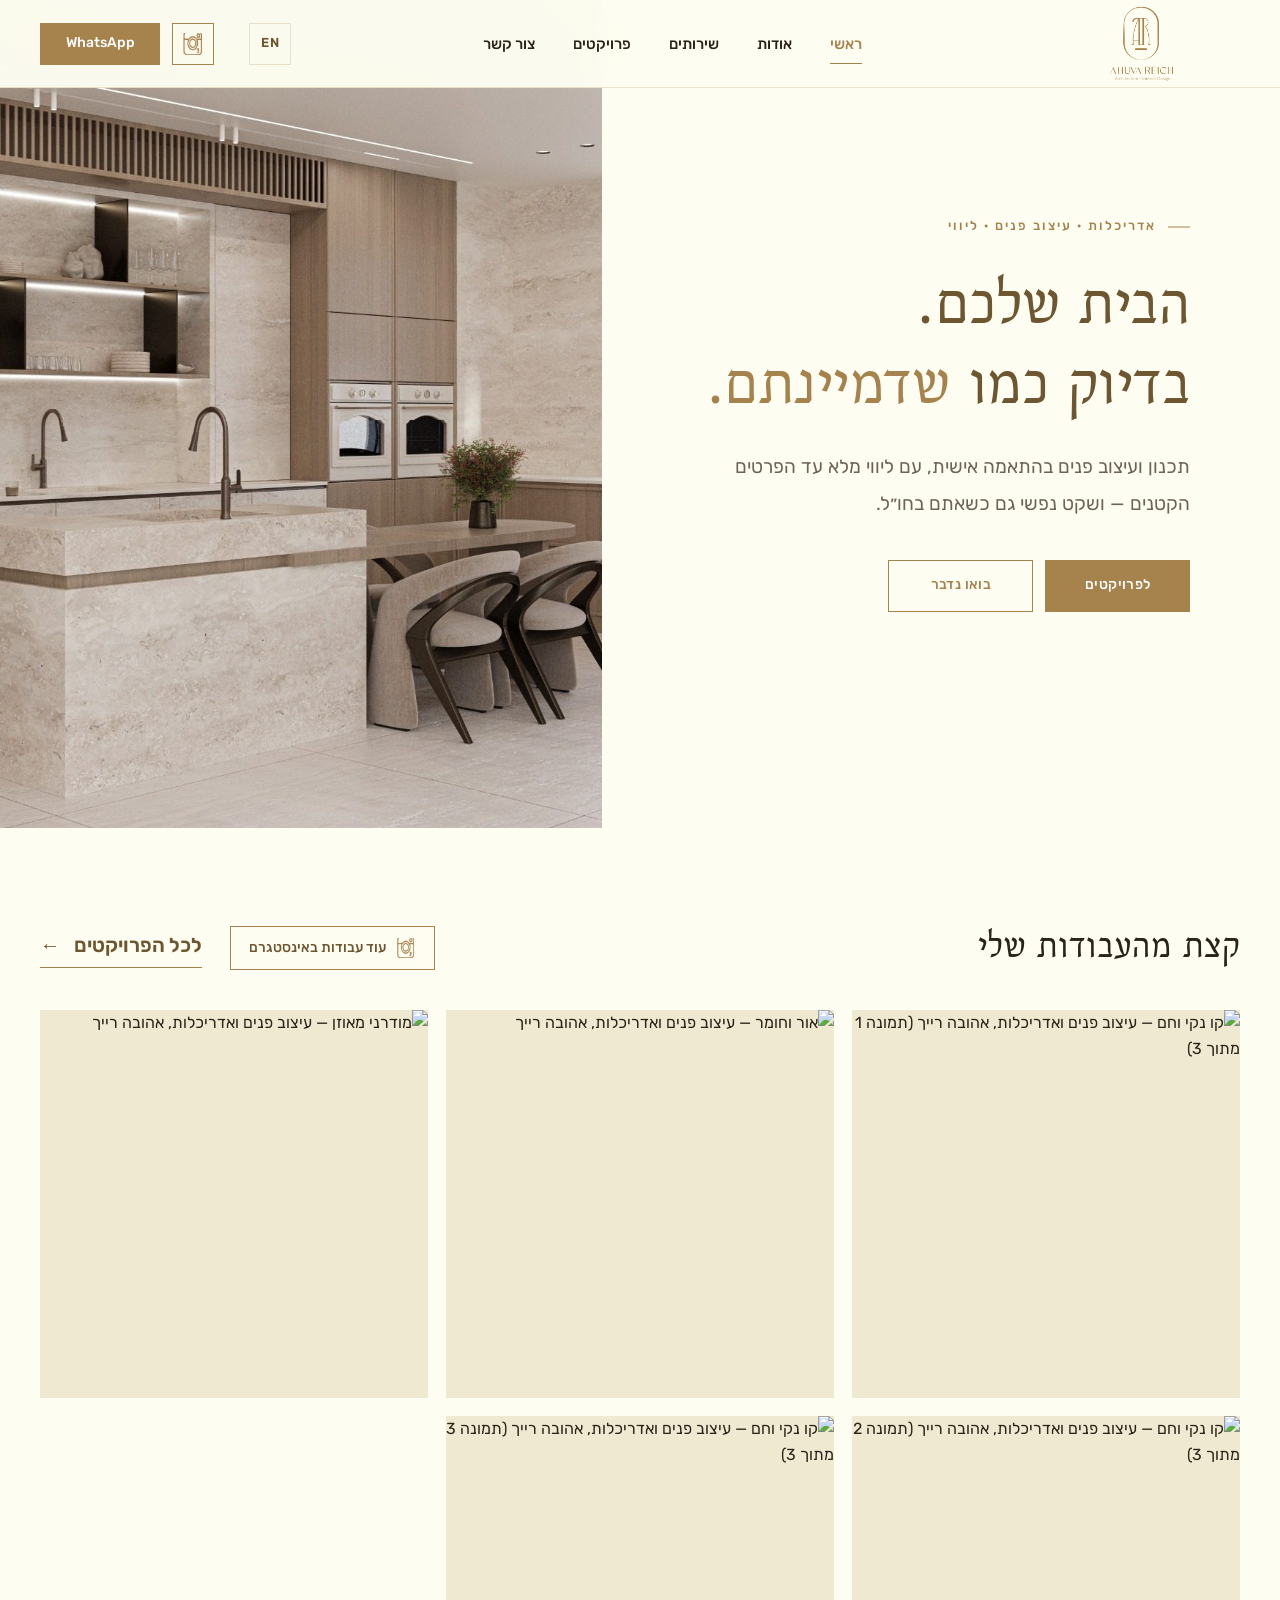
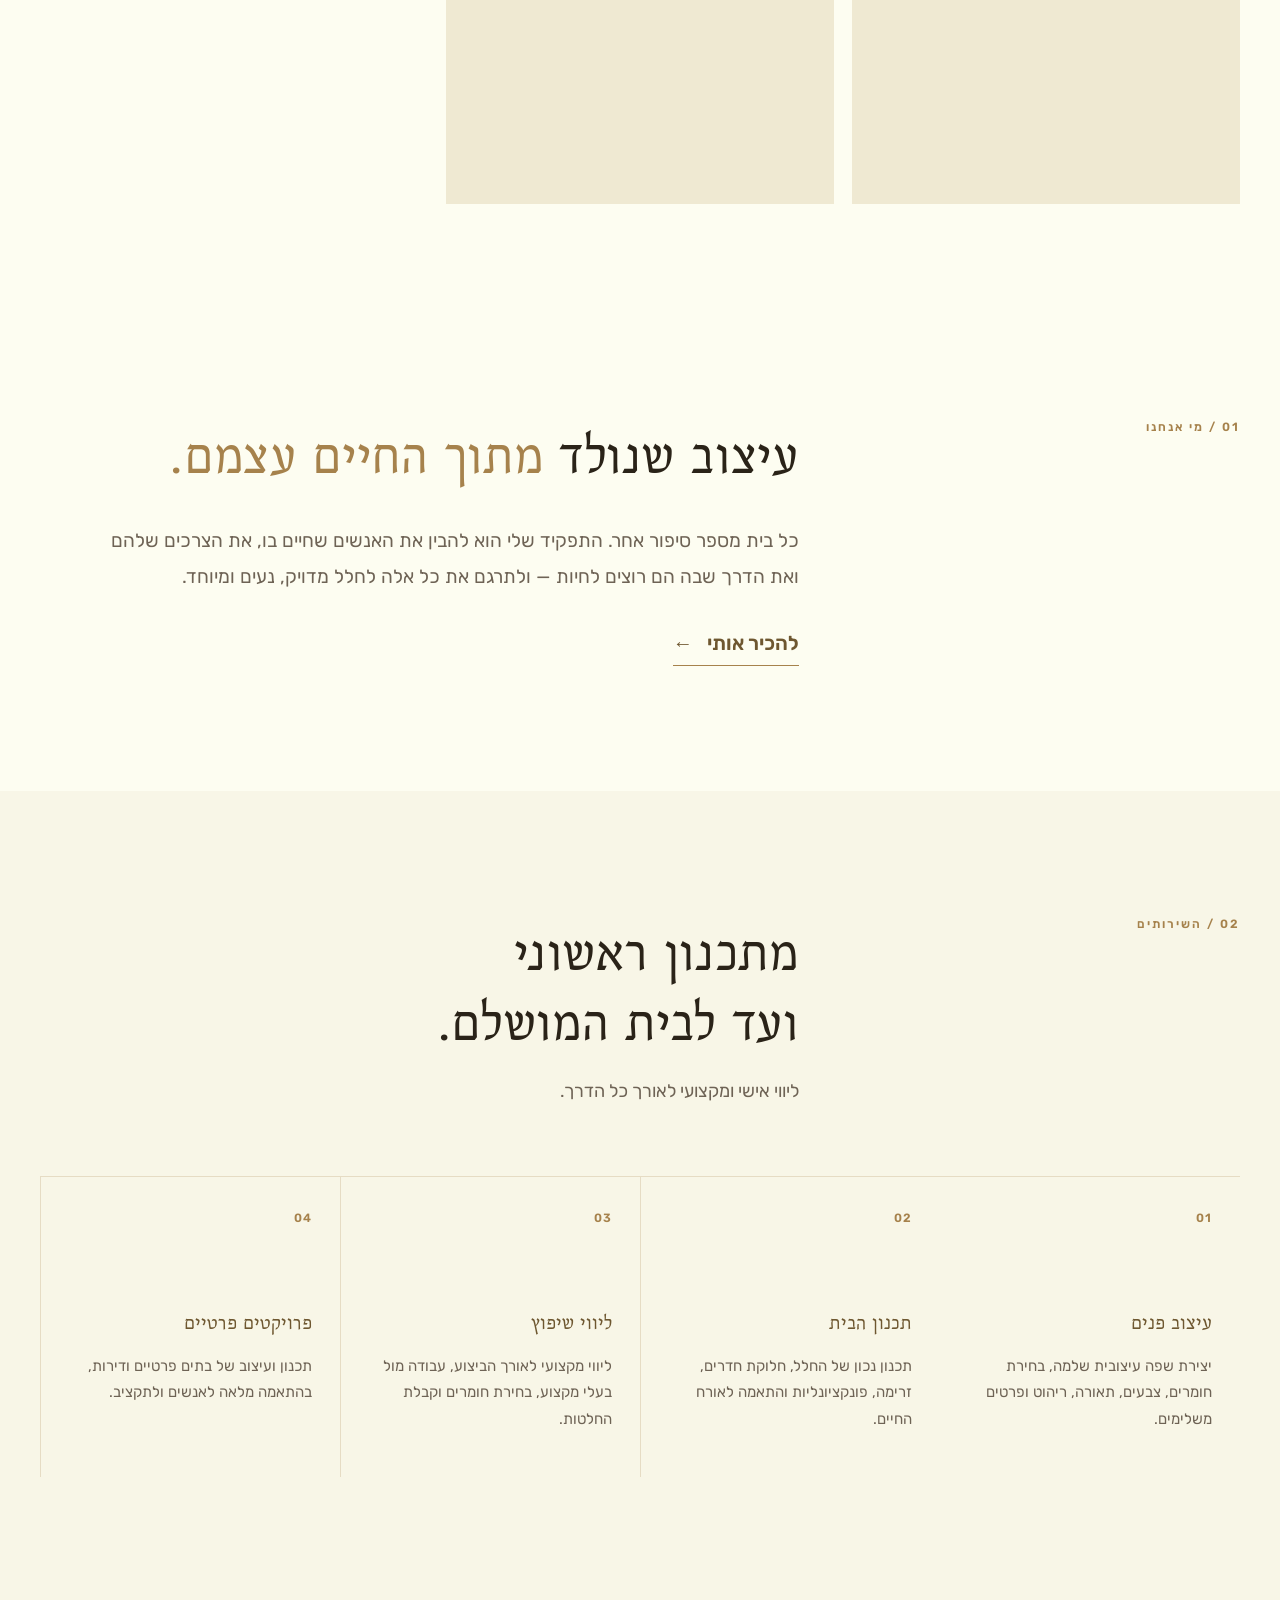
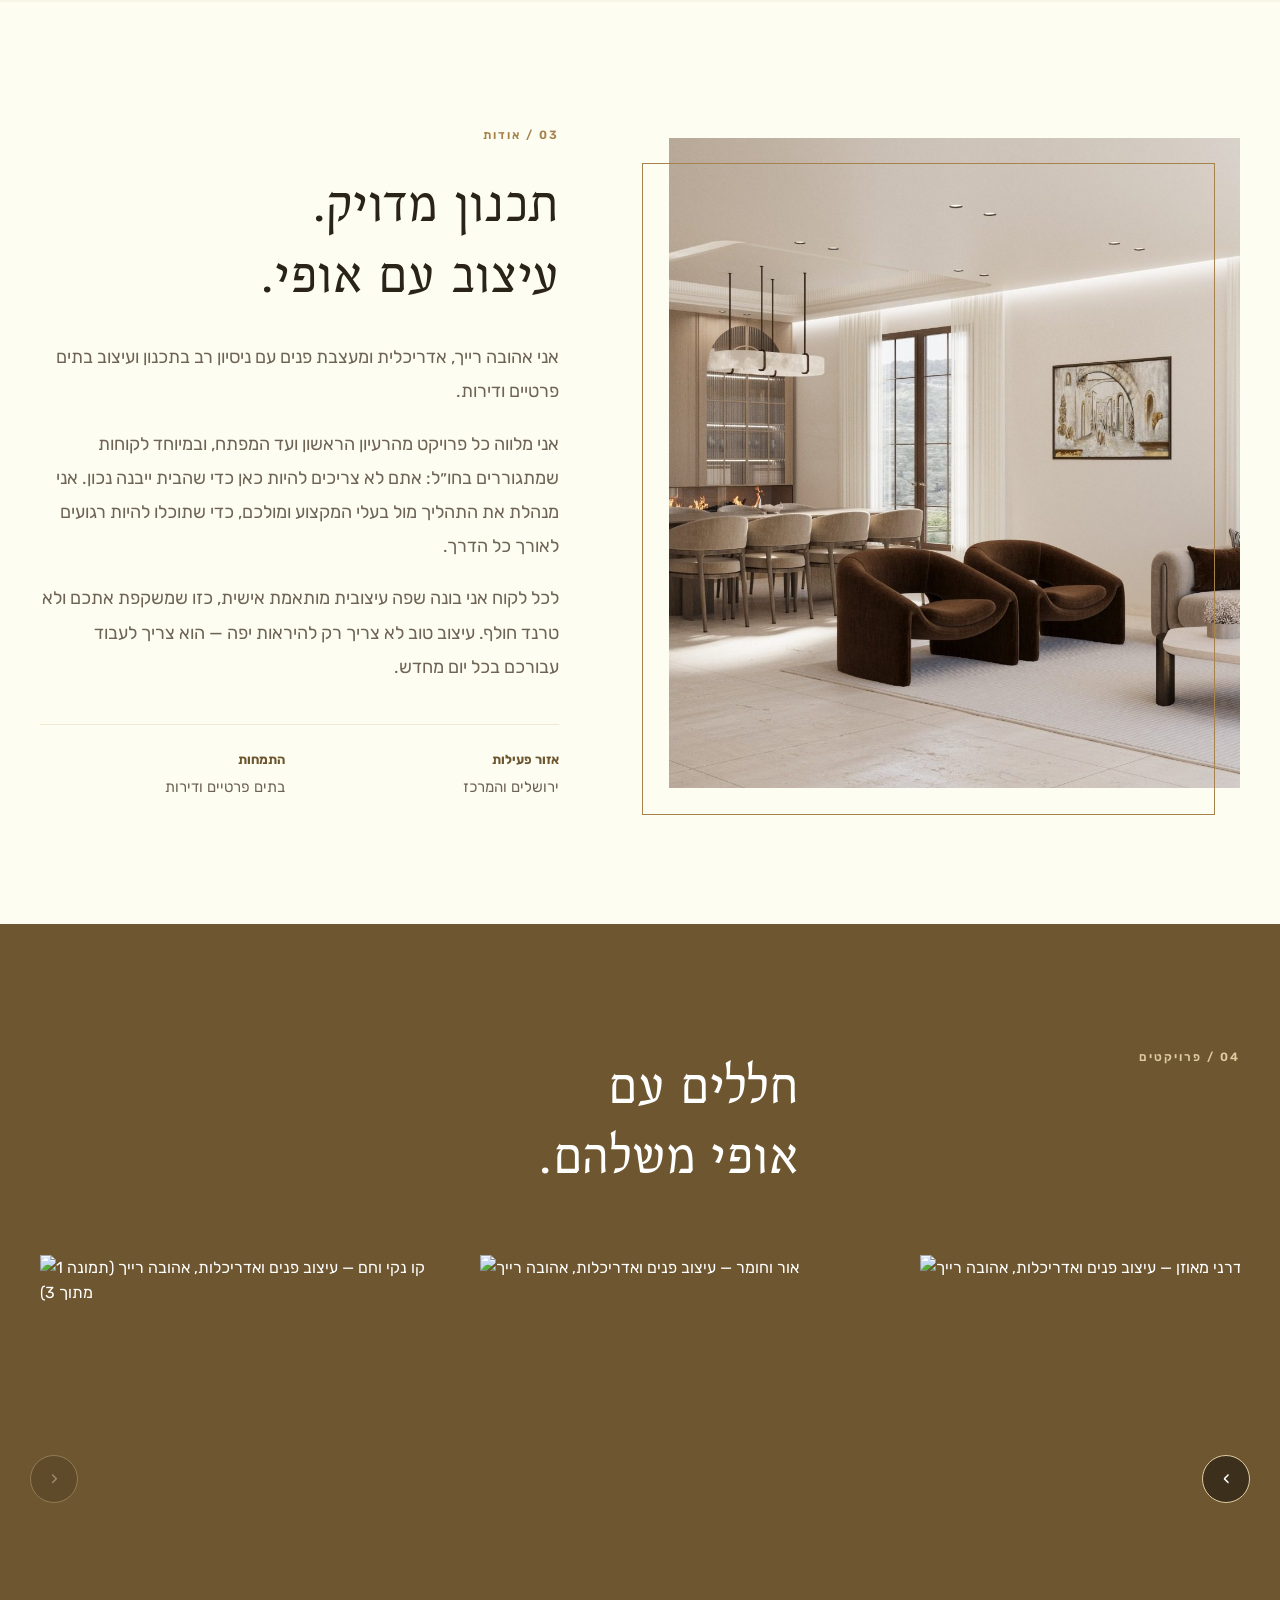
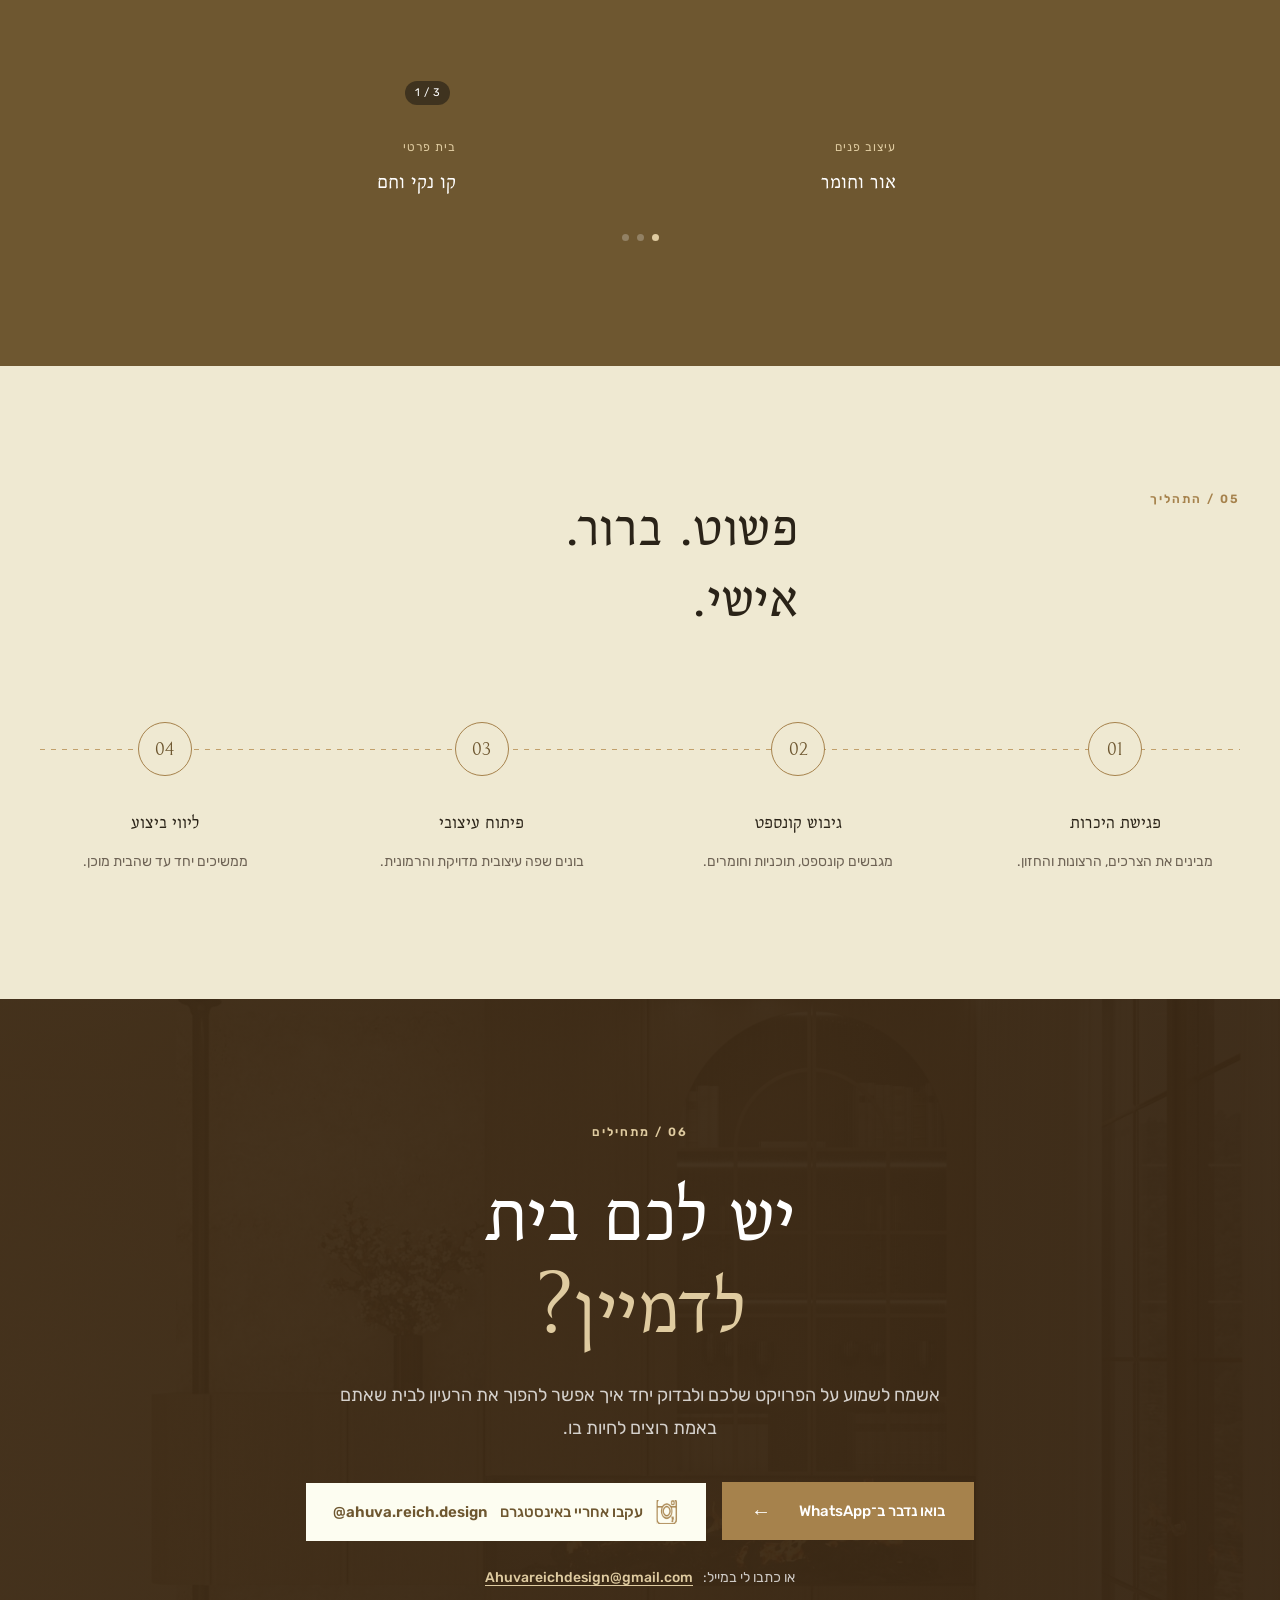
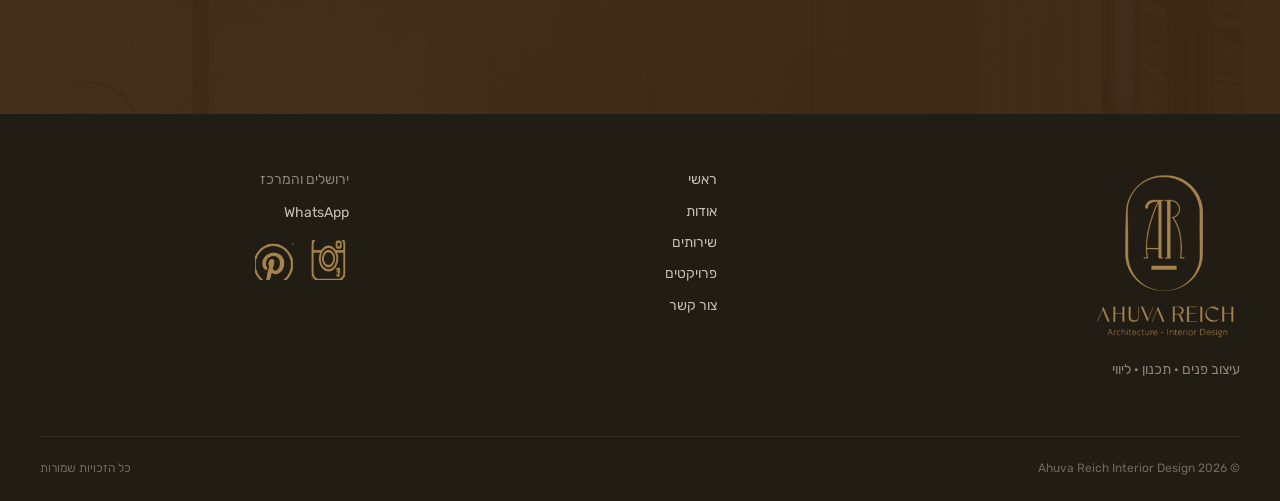
==== index.html @ 0a6dca0a "Meta description matches new business wording (אדריכלות ועיצוב פנים) The page title was updated to "" ====
<!DOCTYPE html>
<html lang="he" dir="rtl" id="html-root">

<head>
    <meta charset="UTF-8">

    <meta
        name="viewport"
        content="width=device-width, initial-scale=1, viewport-fit=cover"
    >

    <meta
        name="description"
        content="אהובה רייך — אדריכלות ועיצוב פנים. תכנון אדריכלי, עיצוב פנים וליווי מלא של בתים פרטיים, דירות ופרויקטים בוטיק בירושלים ובמרכז, מהרעיון הראשון ועד למסירת המפתח."
    >

    <meta
        name="keywords"
        content="אדריכלית, אדריכלות, עיצוב פנים, מעצבת פנים, תכנון בתים פרטיים, שיפוץ דירות, אהובה רייך, אדריכלית ירושלים, מעצבת פנים ירושלים"
    >

    <meta name="author" content="אהובה רייך">

    <meta
        name="theme-color"
        content="#FDFDF1"
    >

    <!-- The official address. Tells Google to index this domain
         rather than the netlify.app copy of the same site. -->
    <link rel="canonical" href="https://ahuvareichdesign.com/">

    <!-- Hebrew and English are separate pages so Google can show the
         right one per searcher language. en/index.html is GENERATED by
         tools/build-en.mjs from this file + the translations in script.js. -->
    <link rel="alternate" hreflang="he" href="https://ahuvareichdesign.com/">
    <link rel="alternate" hreflang="en" href="https://ahuvareichdesign.com/en/">
    <link rel="alternate" hreflang="x-default" href="https://ahuvareichdesign.com/">

    <!-- Open Graph / social share preview -->
    <meta property="og:type" content="website">
    <meta property="og:url" content="https://ahuvareichdesign.com/">
    <meta property="og:site_name" content="אהובה רייך | אדריכלות ועיצוב פנים">
    <meta property="og:title" content="אהובה רייך | אדריכלות ועיצוב פנים">
    <meta property="og:description" content="תכנון אדריכלי, עיצוב פנים וליווי מלא של בתים פרטיים ודירות, מהרעיון הראשון ועד לבית המושלם.">
    <meta property="og:image" content="https://ahuvareichdesign.com/logo.png">
    <meta property="og:locale" content="he_IL">

    <meta name="twitter:card" content="summary_large_image">
    <meta name="twitter:title" content="אהובה רייך | אדריכלות ועיצוב פנים">
    <meta name="twitter:description" content="תכנון אדריכלי, עיצוב פנים וליווי מלא של בתים פרטיים ודירות.">
    <meta name="twitter:image" content="https://ahuvareichdesign.com/logo.png">

    <link rel="icon" href="images/favicon.ico" sizes="any">
    <link rel="icon" type="image/png" sizes="32x32" href="images/favicon-32.png">
    <link rel="icon" type="image/png" sizes="16x16" href="images/favicon-16.png">
    <link rel="apple-touch-icon" href="images/apple-touch-icon.png">

    <title>אהובה רייך | אדריכלות ועיצוב פנים</title>

    <!-- Fonts -->
    <link rel="preconnect" href="https://fonts.googleapis.com">
    <link rel="preconnect" href="https://fonts.gstatic.com" crossorigin>

    <link
        href="https://fonts.googleapis.com/css2?family=Rubik:wght@300;400;500;600;700&family=Bellefair&family=Frank+Ruhl+Libre:wght@400;500&display=swap"
        rel="stylesheet"
    >

    <!-- Styles -->
    <link rel="stylesheet" href="style.css">

    <!-- Structured data — helps Google understand this is a local
         architecture/interior-design business (for search results,
         and potentially Google Business/Maps if linked later). -->
    <script type="application/ld+json">
    {
        "@context": "https://schema.org",
        "@type": "ProfessionalService",
        "name": "אהובה רייך - אדריכלות ועיצוב פנים",
        "description": "אדריכלות ועיצוב פנים — תכנון אדריכלי, עיצוב פנים וליווי מלא של בתים פרטיים ודירות בירושלים ובמרכז.",
        "url": "https://ahuvareichdesign.com/",
        "image": "https://ahuvareichdesign.com/logo.png",
        "areaServed": ["ירושלים", "מרכז הארץ"],
        "priceRange": "$$",
        "sameAs": [
            "https://www.instagram.com/ahuva.reich.design/",
            "https://www.pinterest.com/ahuvareichdesign/"
        ]
    }
    </script>
</head>


<body>

<!-- =========================================================
     HEADER
========================================================= -->

<header class="site-header">

    <div class="header-inner container">

        <!-- Logo -->
        <a
            href="#top"
            class="brand"
            aria-label="אהובה רייך - עיצוב פנים"
            data-i18n-attr="aria-label:a11y.brand"
        >
            <img
                src="logo.png"
                alt="אהובה רייך - עיצוב פנים"
                data-i18n-attr="alt:a11y.brand"
                class="brand-logo"
            >
        </a>


        <!-- Desktop navigation -->
        <nav
            class="desktop-nav"
            aria-label="ניווט ראשי"
            data-i18n-attr="aria-label:a11y.nav"
        >
            <a href="#top" class="nav-link active" data-i18n="nav.home">ראשי</a>
            <a href="#about" class="nav-link" data-i18n="nav.about">אודות</a>
            <a href="#services" class="nav-link" data-i18n="nav.services">שירותים</a>
            <a href="#projects" class="nav-link" data-i18n="nav.projects">פרויקטים</a>
            <a href="#contact" class="nav-link" data-i18n="nav.contact">צור קשר</a>
        </nav>


        <!-- Language toggle -->
        <a
            href="en/"
            class="lang-toggle"
            id="lang-toggle"
            data-lang-link
            aria-label="Switch language / החלפת שפה"
        >
            <span data-i18n="lang.toggle">EN</span>
        </a>


        <!-- Instagram -->
        <a
            href="https://www.instagram.com/ahuva.reich.design/"
            class="header-instagram"
            target="_blank"
            rel="noopener noreferrer"
            aria-label="Instagram"
            title="Instagram"
        >
            <img src="images/social-instagram.png" alt="" aria-hidden="true">
        </a>


        <!-- WhatsApp -->
        <a
            href="https://wa.me/972555501276"
            class="header-whatsapp"
            target="_blank"
            rel="noopener noreferrer"
        >
            WhatsApp
        </a>


        <!-- Mobile menu button -->
        <button
            class="menu-toggle"
            type="button"
            aria-label="פתיחת תפריט"
            data-i18n-attr="aria-label:a11y.menu"
            aria-expanded="false"
            aria-controls="mobile-menu"
        >
            <span></span>
            <span></span>
            <span></span>
        </button>

    </div>


    <!-- Mobile navigation -->
    <nav
        class="mobile-menu"
        id="mobile-menu"
        aria-label="ניווט בנייד"
        data-i18n-attr="aria-label:a11y.mobileNav"
    >
        <a href="#top" data-i18n="nav.home">ראשי</a>
        <a href="#about" data-i18n="nav.about">אודות</a>
        <a href="#services" data-i18n="nav.services">שירותים</a>
        <a href="#projects" data-i18n="nav.projects">פרויקטים</a>
        <a href="#contact" data-i18n="nav.contact">צור קשר</a>

        <a
            href="en/"
            class="lang-toggle-mobile"
            id="lang-toggle-mobile"
            data-lang-link
        >
            <span data-i18n="lang.toggle">EN</span>
        </a>

        <a
            href="https://wa.me/972555501276"
            class="mobile-whatsapp"
            target="_blank"
            rel="noopener noreferrer"
        >
            WhatsApp
        </a>

        <a
            href="https://www.instagram.com/ahuva.reich.design/"
            class="mobile-instagram"
            target="_blank"
            rel="noopener noreferrer"
        >
            <img src="images/social-instagram.png" alt="" aria-hidden="true">
            <span dir="ltr">@ahuva.reich.design</span>
        </a>
    </nav>

</header>


<!-- =========================================================
     MAIN
========================================================= -->

<main>


<!-- =========================================================
     HERO
========================================================= -->

<section class="hero" id="top">

    <div class="hero-image">
        <img class="hero-image-inner" src="images/image1.jpg" width="1600" height="1142" fetchpriority="high" alt="מטבח בעיצוב אהובה רייך — אדריכלות ועיצוב פנים" data-i18n-attr="alt:img.hero">
    </div>


    <div class="hero-content">

        <div class="hero-eyebrow" data-i18n="hero.eyebrow">
            אדריכלות · עיצוב פנים · ליווי
        </div>

        <h1 data-i18n-html="hero.title">
            הבית שלכם.
            <br>
            בדיוק כמו
            <span>שדמיינתם.</span>
        </h1>

        <p data-i18n="hero.text">
            תכנון ועיצוב פנים בהתאמה אישית, עם ליווי מלא
            עד הפרטים הקטנים — ושקט נפשי גם כשאתם בחו״ל.
        </p>

        <div class="hero-actions">

            <a
                href="#projects"
                class="button button-primary"
                data-i18n="hero.cta1"
            >
                לפרויקטים
            </a>

            <a
                href="#contact"
                class="button button-outline"
                data-i18n="hero.cta2"
            >
                בואו נדבר
            </a>

        </div>

    </div>

</section>


<!-- =========================================================
     WORKS — "קצת מהעבודות שלי"
     Filled by script.js with the first 3 projects of the same
     list that feeds the projects carousel (Google Sheet or
     projects-data.js), so it always shows real project photos.
========================================================= -->

<section class="works section" id="works-preview" style="display:none;">

    <div class="container">

        <div class="works-heading">

            <h2 data-i18n="works.title">
                קצת מהעבודות שלי
            </h2>

            <div class="works-links">
                <a href="https://www.instagram.com/ahuva.reich.design/" class="works-instagram" target="_blank" rel="noopener noreferrer">
                    <img src="images/social-instagram.png" alt="" aria-hidden="true">
                    <span data-i18n="works.instagram">עוד עבודות באינסטגרם</span>
                </a>

                <a href="#projects" class="text-link">
                    <span data-i18n="works.link">לכל הפרויקטים</span>
                    <span>←</span>
                </a>
            </div>

        </div>

        <div class="works-grid" id="works-grid"></div>

    </div>

</section>


<!-- =========================================================
     INTRO
========================================================= -->

<section class="intro section">

    <div class="container intro-grid">

        <div class="section-label" data-i18n="intro.label">
            01 / מי אנחנו
        </div>


        <div class="intro-content">

            <h2 data-i18n-html="intro.title">
                עיצוב שנולד
                <em>מתוך החיים עצמם.</em>
            </h2>

            <p data-i18n="intro.text">
                כל בית מספר סיפור אחר.
                התפקיד שלי הוא להבין את האנשים שחיים בו,
                את הצרכים שלהם ואת הדרך שבה הם רוצים לחיות —
                ולתרגם את כל אלה לחלל מדויק, נעים ומיוחד.
            </p>

            <a
                href="#about"
                class="text-link"
            >
                <span data-i18n="intro.link">להכיר אותי</span>
                <span>←</span>
            </a>

        </div>

    </div>

</section>


<!-- =========================================================
     SERVICES
========================================================= -->

<section
    class="services section"
    id="services"
>

    <div class="container">

        <div class="section-heading">

            <div class="section-label" data-i18n="services.label">
                02 / השירותים
            </div>

            <div class="section-heading-content">

                <h2 data-i18n-html="services.title">
                    מתכנון ראשוני
                    <br>
                    ועד לבית המושלם.
                </h2>

                <p data-i18n="services.text">
                    ליווי אישי ומקצועי לאורך כל הדרך.
                </p>

            </div>

        </div>


        <div class="services-grid">

            <article class="service-card">

                <span class="service-number">
                    01
                </span>

                <h3 data-i18n="services.s1.title">
                    עיצוב פנים
                </h3>

                <p data-i18n="services.s1.text">
                    יצירת שפה עיצובית שלמה,
                    בחירת חומרים, צבעים, תאורה,
                    ריהוט ופרטים משלימים.
                </p>

            </article>


            <article class="service-card">

                <span class="service-number">
                    02
                </span>

                <h3 data-i18n="services.s2.title">
                    תכנון הבית
                </h3>

                <p data-i18n="services.s2.text">
                    תכנון נכון של החלל,
                    חלוקת חדרים, זרימה,
                    פונקציונליות והתאמה לאורח החיים.
                </p>

            </article>


            <article class="service-card">

                <span class="service-number">
                    03
                </span>

                <h3 data-i18n="services.s3.title">
                    ליווי שיפוץ
                </h3>

                <p data-i18n="services.s3.text">
                    ליווי מקצועי לאורך הביצוע,
                    עבודה מול בעלי מקצוע,
                    בחירת חומרים וקבלת החלטות.
                </p>

            </article>


            <article class="service-card">

                <span class="service-number">
                    04
                </span>

                <h3 data-i18n="services.s4.title">
                    פרויקטים פרטיים
                </h3>

                <p data-i18n="services.s4.text">
                    תכנון ועיצוב של בתים פרטיים
                    ודירות, בהתאמה מלאה
                    לאנשים ולתקציב.
                </p>

            </article>

        </div>

    </div>

</section>


<!-- =========================================================
     ABOUT
========================================================= -->

<section
    class="about section"
    id="about"
>

    <div class="container about-grid">

        <div class="about-image">

            <img class="image-frame" src="images/image2.jpg" width="1600" height="1142" loading="lazy" alt="סלון ופינת אוכל בעיצוב אהובה רייך — אדריכלות ועיצוב פנים" data-i18n-attr="alt:img.about">

        </div>


        <div class="about-content">

            <div class="section-label" data-i18n="about.label">
                03 / אודות
            </div>

            <h2 data-i18n-html="about.title">
                תכנון מדויק.
                <br>
                עיצוב עם אופי.
            </h2>

            <p data-i18n="about.text1">
                אני אהובה רייך, אדריכלית ומעצבת פנים
                עם ניסיון רב בתכנון ועיצוב בתים פרטיים ודירות.
            </p>

            <p data-i18n="about.text2">
                אני מלווה כל פרויקט מהרעיון הראשון ועד המפתח,
                ובמיוחד לקוחות שמתגוררים בחו״ל: אתם לא צריכים
                להיות כאן כדי שהבית ייבנה נכון. אני מנהלת את התהליך
                מול בעלי המקצוע ומולכם, כדי שתוכלו להיות רגועים
                לאורך כל הדרך.
            </p>

            <p data-i18n="about.text3">
                לכל לקוח אני בונה שפה עיצובית מותאמת אישית,
                כזו שמשקפת אתכם ולא טרנד חולף. עיצוב טוב
                לא צריך רק להיראות יפה — הוא צריך לעבוד עבורכם
                בכל יום מחדש.
            </p>


            <div class="about-details">

                <div>
                    <strong data-i18n="about.d1.label">
                        אזור פעילות
                    </strong>

                    <span data-i18n="about.d1.value">
                        ירושלים והמרכז
                    </span>
                </div>


                <div>
                    <strong data-i18n="about.d2.label">
                        התמחות
                    </strong>

                    <span data-i18n="about.d2.value">
                        בתים פרטיים ודירות
                    </span>
                </div>

            </div>

        </div>

    </div>

</section>


<!-- =========================================================
     PROJECTS
========================================================= -->

<section
    class="projects section"
    id="projects"
>

    <div class="container">

        <div class="section-heading projects-heading">

            <div class="section-label" data-i18n="projects.label">
                04 / פרויקטים
            </div>

            <div class="section-heading-content">

                <h2 data-i18n-html="projects.title">
                    חללים עם
                    <br>
                    אופי משלהם.
                </h2>

            </div>

        </div>


        <!--
            The cards below are rendered by script.js from the
            project list in projects-data.js — that one file is the
            single source of truth for every image, tag and title.
            To add, remove, reorder or swap a project's photo, only
            projects-data.js needs to change; nothing here does.
        -->
        <div class="projects-carousel">

            <div
                class="projects-track"
                id="projects-track"
                role="region"
                aria-label="פרויקטים"
                data-i18n-attr="aria-label:nav.projects"
            ></div>

            <button
                type="button"
                class="carousel-nav carousel-prev"
                id="carousel-prev"
                aria-label="הפרויקט הקודם"
                data-i18n-attr="aria-label:a11y.prev"
            >‹</button>

            <button
                type="button"
                class="carousel-nav carousel-next"
                id="carousel-next"
                aria-label="הפרויקט הבא"
                data-i18n-attr="aria-label:a11y.next"
            >›</button>

        </div>

        <div class="carousel-dots" id="carousel-dots"></div>

    </div>

</section>


<!-- =========================================================
     PROCESS
========================================================= -->

<section class="process section">

    <div class="container">

        <div class="process-header">

            <div class="section-label" data-i18n="process.label">
                05 / התהליך
            </div>

            <h2 data-i18n-html="process.title">
                פשוט. ברור.
                <br>
                אישי.
            </h2>

        </div>


        <div class="process-timeline">


            <div class="timeline-step">

                <div class="timeline-marker">01</div>

                <h3 data-i18n="process.s1.title">
                    פגישת היכרות
                </h3>

                <p data-i18n="process.s1.text">
                    מבינים את הצרכים,
                    הרצונות והחזון.
                </p>

            </div>


            <div class="timeline-step">

                <div class="timeline-marker">02</div>

                <h3 data-i18n="process.s2.title">
                    גיבוש קונספט
                </h3>

                <p data-i18n="process.s2.text">
                    מגבשים קונספט,
                    תוכניות וחומרים.
                </p>

            </div>


            <div class="timeline-step">

                <div class="timeline-marker">03</div>

                <h3 data-i18n="process.s3.title">
                    פיתוח עיצובי
                </h3>

                <p data-i18n="process.s3.text">
                    בונים שפה עיצובית
                    מדויקת והרמונית.
                </p>

            </div>


            <div class="timeline-step">

                <div class="timeline-marker">04</div>

                <h3 data-i18n="process.s4.title">
                    ליווי ביצוע
                </h3>

                <p data-i18n="process.s4.text">
                    ממשיכים יחד עד
                    שהבית מוכן.
                </p>

            </div>

        </div>

    </div>

</section>


<!-- =========================================================
     CONTACT
========================================================= -->
<section class="testimonials section" id="testimonials" style="display:none;">
<div class="container">
<div class="section-heading">
<div class="section-label" data-i18n="testimonials.label">המלצות</div>
<div class="section-heading-content">
<h2 data-i18n="testimonials.title">הלקוחות שלנו כותבים</h2>
</div>
</div>
<div class="testimonials-grid" id="testimonialsGrid"></div>
</div>
</section>
<section
    class="contact section"
    id="contact"
>

    <div class="contact-background"></div>

    <div class="contact-overlay"></div>


    <div class="container contact-inner">

        <div class="section-label" data-i18n="contact.label">
            06 / מתחילים
        </div>

        <h2 data-i18n-html="contact.title">
            יש לכם בית
            <br>
            <em>לדמיין?</em>
        </h2>

        <p data-i18n="contact.text">
            אשמח לשמוע על הפרויקט שלכם
            ולבדוק יחד איך אפשר להפוך את הרעיון
            לבית שאתם באמת רוצים לחיות בו.
        </p>


        <a
            href="https://wa.me/972555501276"
            class="contact-button"
            target="_blank"
            rel="noopener noreferrer"
        >
            <span data-i18n="contact.cta">
                בואו נדבר ב־WhatsApp
            </span>

            <strong>
                ←
            </strong>
        </a>


        <a
            href="https://www.instagram.com/ahuva.reich.design/"
            class="contact-instagram"
            target="_blank"
            rel="noopener noreferrer"
        >
            <img src="images/social-instagram.png" alt="" aria-hidden="true">
            <span data-i18n="contact.instagram">עקבו אחריי באינסטגרם</span>
            <strong dir="ltr">@ahuva.reich.design</strong>
        </a>


        <a
            href="mailto:Ahuvareichdesign@gmail.com"
            class="contact-email"
        >
            <span data-i18n="contact.email.label">או כתבו לי במייל:</span>
            <span class="contact-email-address">Ahuvareichdesign@gmail.com</span>
        </a>

    </div>

</section>

</main>


<!-- =========================================================
     FOOTER
========================================================= -->

<footer class="footer">

    <div class="container footer-inner">


        <div class="footer-brand">

            <img
                src="logo.png"
                alt="אהובה רייך"
                data-i18n-attr="alt:a11y.brand"
            >

            <p data-i18n="footer.tagline">
                עיצוב פנים · תכנון · ליווי
            </p>

        </div>


        <nav
            class="footer-nav"
            aria-label="ניווט תחתון"
            data-i18n-attr="aria-label:a11y.footerNav"
        >

            <a href="#top" data-i18n="nav.home">
                ראשי
            </a>

            <a href="#about" data-i18n="nav.about">
                אודות
            </a>

            <a href="#services" data-i18n="nav.services">
                שירותים
            </a>

            <a href="#projects" data-i18n="nav.projects">
                פרויקטים
            </a>

            <a href="#contact" data-i18n="nav.contact">
                צור קשר
            </a>

        </nav>


        <div class="footer-contact">

            <span data-i18n="about.d1.value">
                ירושלים והמרכז
            </span>

            <a
                href="https://wa.me/972555501276"
                target="_blank"
                rel="noopener noreferrer"
            >
                WhatsApp
            </a>

            <div class="footer-social">

                <a
                    href="https://www.instagram.com/ahuva.reich.design/"
                    target="_blank"
                    rel="noopener noreferrer"
                    aria-label="Instagram"
                >
                    <img src="images/social-instagram.png" alt="Instagram">
                </a>

                <a
                    href="https://www.pinterest.com/ahuvareichdesign/"
                    target="_blank"
                    rel="noopener noreferrer"
                    aria-label="Pinterest"
                >
                    <img src="images/social-pinterest.png" alt="Pinterest">
                </a>

            </div>

        </div>

    </div>


    <div class="footer-bottom">

        <span>
            © 2026 Ahuva Reich Interior Design
        </span>

        <span data-i18n="footer.rights">
            כל הזכויות שמורות
        </span>

    </div>

</footer>


<script src="projects-data.js"></script>
<script src="script.js"></script>

</body>
</html>
---- style.css ----
/* =========================================================
   VARIABLES
========================================================= */

:root {
    /* Neutral off-white beige — warm but with no pink/rose undertone */
    --cream: #FDFDF1;
    --cream-soft: #F8F6E7;
    --cream-dark: #EFE9D2;

    /* Muted gold-beige — pulled back from orange/rose toward a
       quieter, more neutral taupe-gold */
    --bronze: #A6824C;
    --bronze-dark: #6E5730;
    --bronze-light: #C2A06B;
    --bronze-soft: #DFCBA0;

    --text: #2A2318;
    --muted: #6E6355;

    --white: #FFFFFF;
    --dark: #211C14;

    --border: rgba(166, 130, 76, 0.22);

    /* Frank Ruhl Libre: an elegant serif with full Hebrew + Latin support,
       so headings look identical in both languages (unlike Latin-only
       serifs such as Cormorant/Playfair, which drop to a system font
       for Hebrew and break the luxury look). */
    --font-display: "Bellefair", "Frank Ruhl Libre", "Georgia", serif;
    --font-body: "Rubik", "Assistant", "Heebo", sans-serif;

    --container: 1280px;
    --header-height: 88px;
}


/* =========================================================
   RESET
========================================================= */

* {
    margin: 0;
    padding: 0;
    box-sizing: border-box;
}

html {
    scroll-behavior: smooth;
    scroll-padding-top: var(--header-height);
}

body {
    font-family: var(--font-body);
    background: var(--cream);
    color: var(--text);
    line-height: 1.6;
    overflow-x: hidden;
}

h1, h2, h3,
.about-badge strong {
    font-family: var(--font-display);
    /* Bellefair ships one weight only — never let the browser fake a
       bold version, which smears its fine hairline strokes. */
    font-weight: 400;
    font-synthesis: none;
}

body.menu-open {
    overflow: hidden;
}

a {
    color: inherit;
    text-decoration: none;
}

button {
    font: inherit;
}

img {
    display: block;
    max-width: 100%;
}

::selection {
    background: var(--bronze);
    color: var(--white);
}


/* =========================================================
   GENERAL
========================================================= */

.container {
    width: min(
        calc(100% - 80px),
        var(--container)
    );

    margin-inline: auto;
}

.section {
    padding: 125px 0;
}

.section-label {
    color: var(--bronze);
    font-size: 12px;
    font-weight: 600;
    letter-spacing: 2px;
    line-height: 1.4;
}


/* =========================================================
   HEADER
========================================================= */

.site-header {
    position: fixed;
    top: 0;
    left: 0;
    right: 0;

    z-index: 1000;

    height: var(--header-height);

    background: rgba(253, 253, 241, 0.96);

    backdrop-filter: blur(14px);
    -webkit-backdrop-filter: blur(14px);

    border-bottom: 1px solid var(--border);

    transition:
        background 0.3s ease,
        box-shadow 0.3s ease;
}

.header-inner {
    height: 100%;

    display: flex;
    align-items: center;
    justify-content: space-between;

    gap: 35px;
}


/* =========================================================
   LOGO
========================================================= */

.brand {
    display: flex;
    align-items: center;

    width: 186px;
    height: 100%;

    flex-shrink: 0;
}

.brand-logo {
    display: block;

    width: 196px;
    max-width: 196px;

    height: auto;
    max-height: 80px;

    object-fit: contain;

    flex-shrink: 0;
}


/* =========================================================
   DESKTOP NAVIGATION
========================================================= */

.desktop-nav {
    display: flex;
    align-items: center;

    gap: 38px;

    margin-inline: auto;
}

.nav-link {
    position: relative;

    color: var(--text);

    font-size: 15px;
    font-weight: 500;

    padding: 8px 0;

    transition:
        color 0.25s ease;
}

.nav-link::after {
    content: "";

    position: absolute;

    right: 0;
    bottom: 0;

    width: 0;
    height: 1px;

    background: var(--bronze);

    transition:
        width 0.25s ease;
}

.nav-link:hover,
.nav-link.active {
    color: var(--bronze);
}

.nav-link:hover::after,
.nav-link.active::after {
    width: 100%;
}


/* =========================================================
   INSTAGRAM (header icon, mobile menu, works, contact)
========================================================= */

.header-instagram {
    display: inline-flex;
    align-items: center;
    justify-content: center;

    flex: 0 0 auto;
    width: 42px;
    height: 42px;
    margin-inline-end: -23px; /* sits close to WhatsApp, not a full header gap */

    border: 1px solid var(--bronze);

    transition: background 0.25s ease, transform 0.25s ease;
}

.header-instagram img {
    width: 22px;
    height: 22px;
}

.header-instagram:hover {
    background: var(--cream-dark);
    transform: translateY(-1px);
}

.mobile-instagram {
    display: flex !important;
    align-items: center;
    justify-content: center;
    gap: 10px;

    margin-top: 10px;
    padding: 12px 20px !important;

    border: 1px solid var(--bronze) !important;
    color: var(--bronze-dark);
    font-size: 16px !important;
}

.mobile-instagram img {
    width: 22px;
    height: 22px;
}

.works-links {
    display: flex;
    align-items: center;
    gap: 28px;
}

.works-instagram {
    display: inline-flex;
    align-items: center;
    gap: 10px;

    padding: 10px 18px;

    border: 1px solid var(--bronze);
    color: var(--bronze-dark);

    font-size: 14px;
    font-weight: 500;

    transition: background 0.25s ease;
}

.works-instagram img {
    width: 20px;
    height: 20px;
}

.works-instagram:hover {
    background: var(--cream-dark);
}

.contact-instagram {
    display: inline-flex;
    align-items: center;
    justify-content: center;
    gap: 12px;

    margin-inline-start: 12px;
    padding: 0 26px;
    min-width: 245px;
    height: 58px;
    vertical-align: middle;

    background: var(--cream);
    border: 1px solid var(--cream);
    color: var(--bronze-dark);

    font-size: 15px;
    font-weight: 500;

    transition: background 0.25s ease, transform 0.25s ease;
}

.contact-instagram img {
    width: 24px;
    height: 24px;
}

.contact-instagram strong {
    font-weight: 600;
}

.contact-instagram:hover {
    background: var(--white);
    transform: translateY(-2px);
}

@media (max-width: 1000px) {
    .header-instagram {
        margin-inline-end: 0;
        margin-inline-start: auto;
    }
}

@media (max-width: 768px) {
    .works-links {
        flex-wrap: wrap;
        gap: 14px 22px;
    }

    .contact-instagram {
        margin-inline-start: 0;
        margin-top: 16px;
        flex-wrap: wrap;
        height: auto;
        padding: 14px 22px;
        row-gap: 2px;
    }
}


/* =========================================================
   HEADER WHATSAPP
========================================================= */

.header-whatsapp {
    display: inline-flex;
    align-items: center;
    justify-content: center;

    min-width: 120px;
    height: 42px;

    padding: 0 20px;

    background: var(--bronze);
    color: var(--white);

    font-size: 14px;
    font-weight: 500;

    border: 1px solid var(--bronze);

    transition:
        background 0.25s ease,
        border-color 0.25s ease,
        transform 0.25s ease;
}

.header-whatsapp:hover {
    background: var(--bronze-dark);
    border-color: var(--bronze-dark);
    transform: translateY(-1px);
}


/* =========================================================
   LANGUAGE TOGGLE
========================================================= */

.lang-toggle {
    display: inline-flex;
    align-items: center;
    justify-content: center;

    width: 42px;
    height: 42px;

    padding: 0;

    background: transparent;
    color: var(--bronze-dark);

    border: 1px solid var(--border);

    font-family: var(--font-body);
    font-size: 13px;
    font-weight: 600;
    letter-spacing: 0.5px;

    cursor: pointer;

    transition:
        border-color 0.25s ease,
        color 0.25s ease;
}

.lang-toggle:hover {
    border-color: var(--bronze);
    color: var(--bronze);
}

.lang-toggle-mobile {
    display: inline-flex;
    align-items: center;
    justify-content: center;

    margin-top: 14px;

    padding: 11px 20px;

    background: transparent;
    color: var(--bronze-dark);

    border: 1px solid var(--border);

    font-family: var(--font-body);
    font-size: 14px;
    font-weight: 600;

    cursor: pointer;
}


/* =========================================================
   MOBILE MENU BUTTON
========================================================= */

.menu-toggle {
    display: none;

    width: 44px;
    height: 44px;

    padding: 0;

    border: 0;
    background: transparent;

    cursor: pointer;

    flex-direction: column;
    align-items: center;
    justify-content: center;

    gap: 5px;
}

.menu-toggle span {
    display: block;

    width: 23px;
    height: 1.5px;

    background: var(--bronze-dark);

    transition:
        transform 0.3s ease,
        opacity 0.3s ease;
}

.menu-toggle.open span:nth-child(1) {
    transform: translateY(6.5px) rotate(45deg);
}

.menu-toggle.open span:nth-child(2) {
    opacity: 0;
}

.menu-toggle.open span:nth-child(3) {
    transform: translateY(-6.5px) rotate(-45deg);
}


/* =========================================================
   MOBILE MENU
========================================================= */

.mobile-menu {
    display: none;
}


/* =========================================================
   HERO
========================================================= */

.hero {
    position: relative;

    min-height: 760px;
    height: 92vh;
    max-height: 900px;

    display: grid;

    grid-template-columns: 47% 53%;

    direction: ltr;

    background: var(--cream);

    overflow: hidden;
}


/* Hero image */

.hero-image {
    position: relative;

    order: 1;

    overflow: hidden;

    background:
        #E9E1D3;
}

.hero-image-inner {
    position: absolute;
    inset: 0;

    display: block;
    width: 100%;
    height: 100%;
    object-fit: cover;

    background-image:
        url("images/image1.jpg");

    background-size: cover;
    background-position: center;

    transform: scale(1.01);

    transition:
        transform 1.2s ease;
}

.hero:hover .hero-image-inner {
    transform: scale(1.035);
}


/* Hero content */

.hero-content {
    order: 2;

    position: relative;
    z-index: 2;

    display: flex;
    flex-direction: column;
    justify-content: center;

    padding:
        80px
        clamp(50px, 7vw, 110px)
        80px
        70px;

    background: var(--cream);

    direction: rtl;
    text-align: right;
}

.hero-eyebrow {
    position: relative;

    margin-bottom: 24px;
    padding-inline-start: 34px;

    color: var(--bronze);

    font-size: 13px;
    font-weight: 500;

    letter-spacing: 2px;
}

.hero-eyebrow::before {
    content: "";

    position: absolute;

    inset-inline-start: 0;
    top: 50%;

    width: 22px;
    height: 1px;

    background: var(--bronze);
    transform: translateY(-50%);
}

.hero h1 {
    max-width: 700px;

    margin-bottom: 28px;

    color: var(--bronze-dark);

    font-size: clamp(
        54px,
        5.8vw,
        86px
    );

    font-weight: 400;

    line-height: 1.08;

    letter-spacing: -0.5px;
}

.hero h1 span {
    color: var(--bronze);
}

.hero p {
    max-width: 500px;

    margin-bottom: 38px;

    color: var(--muted);

    font-size: 19px;

    line-height: 1.9;
}


/* =========================================================
   BUTTONS
========================================================= */

.hero-actions {
    display: flex;
    align-items: center;

    gap: 12px;
}

.button {
    display: inline-flex;
    align-items: center;
    justify-content: center;

    min-width: 145px;
    height: 52px;

    padding: 0 25px;

    font-size: 14px;
    font-weight: 500;
    letter-spacing: 0.4px;

    transition:
        background 0.25s ease,
        border-color 0.25s ease,
        color 0.25s ease,
        transform 0.25s ease;
}

.button:hover {
    transform: translateY(-2px);
}

.button-primary {
    background: var(--bronze);
    color: var(--white);

    border: 1px solid var(--bronze);
}

.button-primary:hover {
    background: var(--bronze-dark);
    border-color: var(--bronze-dark);
}

.button-outline {
    background: transparent;
    color: var(--bronze);

    border: 1px solid var(--bronze);
}

.button-outline:hover {
    background: var(--bronze);
    color: var(--white);
}


/* =========================================================
   INTRO
========================================================= */

.intro {
    background: var(--cream);
}

.intro-grid {
    display: grid;

    grid-template-columns:
        1fr 2.1fr;

    gap: 80px;
}

.intro-content {
    max-width: 760px;
}

.intro h2 {
    margin-bottom: 32px;

    font-size: clamp(
        42px,
        5vw,
        70px
    );

    font-weight: 500;

    line-height: 1.12;

    letter-spacing: -0.3px;
}

.intro h2 em {
    color: var(--bronze);
    font-style: normal;
}

.intro p {
    max-width: 690px;

    margin-bottom: 32px;

    color: var(--muted);

    font-size: 19px;

    line-height: 1.9;
}


/* Text link */

.text-link {
    display: inline-flex;
    align-items: center;

    gap: 14px;

    padding-bottom: 6px;

    color: var(--bronze-dark);

    font-size: 15px;
    font-weight: 600;

    border-bottom: 1px solid var(--bronze);
}

.text-link span {
    font-size: 20px;

    transition:
        transform 0.25s ease;
}

.text-link:hover span {
    transform: translateX(-5px);
}


/* =========================================================
   SECTION HEADINGS
========================================================= */

.section-heading {
    display: grid;

    grid-template-columns:
        1fr 2.1fr;

    gap: 80px;

    margin-bottom: 70px;
}

.section-heading-content h2 {
    margin-bottom: 20px;

    font-size: clamp(
        42px,
        5vw,
        68px
    );

    font-weight: 500;

    line-height: 1.1;

    letter-spacing: -0.3px;
}

.section-heading-content p {
    color: var(--muted);

    font-size: 18px;
}


/* =========================================================
   SERVICES
========================================================= */

.services {
    background: var(--cream-soft);
}

.services-grid {
    display: grid;

    grid-template-columns:
        repeat(4, 1fr);

    border-top:
        1px solid var(--border);
}

.service-card {
    min-height: 300px;

    padding:
        32px 28px;

    border-left:
        1px solid var(--border);

    transition:
        background 0.3s ease,
        transform 0.3s ease;
}

.service-card:first-child {
    border-left: 0;
}

.service-card:hover {
    background: rgba(255, 255, 255, 0.45);

    transform: translateY(-4px);
}

.service-number {
    display: block;

    margin-bottom: 75px;

    color: var(--bronze);

    font-size: 12px;
    font-weight: 600;

    letter-spacing: 1px;
}

.service-card h3 {
    margin-bottom: 12px;

    color: var(--bronze-dark);

    font-size: 24px;
    font-weight: 500;
}

.service-card p {
    max-width: 260px;

    color: var(--muted);

    font-size: 15px;

    line-height: 1.75;
}

/* =====================================================
   ABOUT
===================================================== */
.about {
    background: var(--cream);
}

.about-grid {
    display: grid;
    grid-template-columns: 1.1fr 1fr;
    gap: 110px;
    align-items: center;
}

.about-image {
    position: relative;
    min-height: 650px;
}

.image-frame {
    position: absolute;
    inset: 0;
    display: block;
    width: 100%;
    height: 100%;
    object-fit: cover;
}

.about-image::before {
    content: "";
    position: absolute;
    z-index: 2;
    top: 25px;
    right: 25px;
    width: 100%;
    height: 100%;
    border: 1px solid var(--bronze);
    pointer-events: none;
}
.about-badge {
    position: absolute;
    z-index: 3;
    right: 30px;
    bottom: 30px;
    width: 145px;
    height: 145px;
    display: flex;
    flex-direction: column;
    align-items: center;
    justify-content: center;
    padding: 20px;              
    background: var(--cream);
    color: var(--bronze-dark);
    box-shadow: 0 15px 40px rgba(40, 30, 20, 0.12);
}
.about-badge img {
    width: 100%;
    height: 100%;
    max-width: 100%;
    max-height: 100%;
    object-fit: contain;
}
.about-badge strong { 
   color: var(--bronze); 
   font-family: Georgia, serif; 
   font-size: 40px; 
   font-weight: 400; 
} 
.about-badge span { 
   font-size: 10px; 
   letter-spacing: 1px; 
   text-transform: uppercase; 
} 

/* =====================================================
   ABOUT CONTENT
===================================================== */

.about-content h2 {
    margin:
        24px 0 32px;

    font-size: clamp(
        44px,
        5vw,
        72px
    );

    font-weight: 500;

    line-height: 1.1;

    letter-spacing: -0.3px;
}


.about-content > p {
    max-width: 540px;

    margin-bottom: 18px;

    color: var(--muted);

    font-size: 18px;

    line-height: 1.9;
}


/* =====================================================
   ABOUT DETAILS
===================================================== */

.about-details {
    display: grid;

    grid-template-columns:
        1fr 1fr;

    gap: 30px;

    margin-top: 40px;

    padding-top: 25px;

    border-top:
        1px solid var(--cream-dark);
}


.about-details div {
    display: flex;

    flex-direction: column;

    gap: 4px;
}


.about-details strong {
    color: var(--bronze-dark);

    font-size: 13px;
}


.about-details span {
    color: var(--muted);

    font-size: 15px;
}


/* =====================================================
   MOBILE
===================================================== */

@media (max-width: 768px) {

    .about {
        padding: 80px 0;
    }

    .about-grid {
        grid-template-columns: 1fr;

        gap: 50px;
    }

    .about-badge {
        right: 16px;
        bottom: 16px;

        width: 105px;
        height: 105px;
    }

    .about-badge img {
        width: 80%;
        height: 80%;
    }

    .about-content h2 {
        font-size: 44px;
    }

    .about-details {
        gap: 20px;
    }

}

/* =========================================================
   PROJECTS
========================================================= */

.projects {
    background: var(--bronze-dark);

    color: var(--white);
}

.projects .section-label {
    color: var(--bronze-soft);
}

.projects-heading {
    margin-bottom: 45px;
}

.projects-heading h2 {
    color: var(--white);
}


/* Carousel */

.projects-carousel {
    position: relative;
}

.projects-track {
    display: flex;

    gap: 20px;

    padding-bottom: 6px;

    overflow-x: auto;

    scroll-snap-type: x mandatory;
    scroll-behavior: smooth;
    -webkit-overflow-scrolling: touch;

    /* Scroll math stays predictable in both languages: the track
       always scrolls left-to-right internally, regardless of
       whether the page itself is in Hebrew (RTL) or English (LTR). */
    direction: ltr;

    scrollbar-width: none;
}

.projects-track::-webkit-scrollbar {
    display: none;
}

.project {
    flex: 0 0 auto;

    width: min(80vw, 420px);

    overflow: hidden;

    scroll-snap-align: start;
}

.project-images {
    position: relative;

    height: 460px;

    overflow: hidden;
}

.project-image {
    position: absolute;
    inset: 0;

    display: block;
    width: 100%;
    height: 100%;
    object-fit: cover;

    opacity: 0;

    transition:
        opacity 0.4s ease,
        transform 0.7s ease;
}

.project-image.active {
    opacity: 1;
}

.project:hover .project-image.active {
    transform: scale(1.035);
}


/* Mini gallery controls — cycle through several photos of the
   same project without moving to the next project card. */

.photo-nav {
    position: absolute;

    top: 50%;

    z-index: 2;

    display: flex;
    align-items: center;
    justify-content: center;

    width: 34px;
    height: 34px;

    padding: 0;
    margin-top: -17px;

    background: rgba(27, 22, 17, 0.45);
    color: var(--white);

    border: 1px solid rgba(255, 255, 255, 0.5);
    border-radius: 50%;

    font-family: var(--font-body);
    font-size: 16px;
    line-height: 1;

    opacity: 0;

    cursor: pointer;

    transition:
        opacity 0.25s ease,
        background 0.25s ease;
}

.project-images:hover .photo-nav {
    opacity: 1;
}

.photo-nav:hover {
    background: var(--bronze);
}

.photo-prev {
    left: 10px;
}

.photo-next {
    right: 10px;
}

.photo-count {
    position: absolute;

    right: 10px;
    bottom: 10px;

    z-index: 2;

    padding: 3px 10px;

    background: rgba(27, 22, 17, 0.55);
    color: var(--white);

    font-size: 11px;
    letter-spacing: 0.5px;

    border-radius: 20px;
}

.project-info {
    padding:
        18px 4px 0;

    direction: rtl;
    text-align: right;
}

.project-info span {
    color: var(--bronze-soft);

    font-size: 12px;

    letter-spacing: 1px;
}

.project-info h3 {
    margin-top: 4px;

    color: var(--white);

    font-size: 24px;

    font-weight: 400;
}

/* A project row in the Google Sheet with a blank tag or title
   (still filling in the text) shouldn't leave an empty line of
   dead space in the card. */
.project-info span:empty,
.project-info h3:empty {
    display: none;
}

.carousel-nav {
    position: absolute;

    top: 200px;

    z-index: 3;

    display: flex;
    align-items: center;
    justify-content: center;

    width: 48px;
    height: 48px;

    padding: 0;

    background: rgba(27, 22, 17, 0.6);
    color: var(--white);

    border: 1px solid var(--bronze-soft);
    border-radius: 50%;

    font-family: var(--font-body);
    font-size: 19px;
    line-height: 1;

    cursor: pointer;

    transition:
        background 0.25s ease,
        opacity 0.25s ease;
}

.carousel-nav:hover {
    background: var(--bronze);
}

.carousel-nav:disabled {
    opacity: 0.3;

    cursor: default;

    pointer-events: none;
}

.carousel-prev {
    left: -10px;
}

.carousel-next {
    right: -10px;
}

.carousel-dots {
    display: flex;
    justify-content: center;

    gap: 8px;

    margin-top: 28px;
}

.carousel-dot {
    width: 7px;
    height: 7px;

    padding: 0;

    background: rgba(255, 255, 255, 0.25);

    border: 0;
    border-radius: 50%;

    cursor: pointer;

    transition: background 0.25s ease;
}

.carousel-dot.active {
    background: var(--bronze-soft);
}

/* =========================================================
   WORKS — "קצת מהעבודות שלי"
========================================================= */

.works {
    padding: 90px 0;
    background: var(--cream);
}

.works-heading {
    display: flex;
    align-items: flex-end;
    justify-content: space-between;
    gap: 24px;
    margin-bottom: 40px;
}

.works-heading h2 {
    color: var(--text);
    font-size: clamp(30px, 3.4vw, 46px);
    font-weight: 500;
    line-height: 1.2;
}

.works-grid {
    display: grid;
    grid-template-columns: repeat(3, 1fr);
    gap: 18px;
}

.work-card {
    position: relative;
    display: block;
    overflow: hidden;
    background: var(--cream-dark);
}

.work-image {
    display: block;
    width: 100%;
    aspect-ratio: 1 / 1;
    object-fit: cover;
    background-color: var(--cream-dark);
    transition: transform 0.8s ease;
}

.work-card:hover .work-image {
    transform: scale(1.045);
}

/* Caption sits over the photo on a soft gradient, only on the first
   photo of each project. */
.work-info {
    position: absolute;
    inset-inline: 0;
    bottom: 0;
    padding: 46px 22px 18px;
    background: linear-gradient(to top, rgba(33, 28, 20, 0.62), rgba(33, 28, 20, 0));
    color: var(--white);
    pointer-events: none;
}

.work-info span {
    display: block;
    color: var(--bronze-soft);
    font-size: 12px;
    font-weight: 500;
    letter-spacing: 2px;
}

.work-info h3 {
    margin-top: 2px;
    color: var(--white);
    font-size: 26px;
    line-height: 1.2;
}

@media (max-width: 768px) {
    .works {
        padding: 60px 0;
    }

    .works-heading {
        flex-direction: column;
        align-items: flex-start;
        gap: 12px;
    }

    .works-grid {
        grid-template-columns: repeat(2, 1fr);
        gap: 10px;
    }

    .work-info {
        padding: 30px 12px 10px;
    }

    .work-info span {
        font-size: 10px;
        letter-spacing: 1.2px;
    }

    .work-info h3 {
        font-size: 18px;
    }
}


/* =========================================================
   TESTIMONIALS
========================================================= */

.testimonials {
    background: #3A2A1B;
}

.testimonials .section-label {
    color: var(--bronze-soft);
}

.testimonials .section-heading-content h2 {
    color: var(--cream);
}

.testimonials-grid {
    display: grid;
    grid-template-columns: repeat(3, 1fr);
    gap: 30px;
}

.testimonial-card {
    position: relative;
    padding: 64px 32px 36px;
    background: var(--white);
    border: 1px solid var(--border);
    box-shadow: 0 18px 40px rgba(0, 0, 0, 0.22);
}

.testimonial-mark {
    position: absolute;
    top: 6px;
    inset-inline-start: 26px;
    color: var(--bronze-light);
    font-family: var(--font-display);
    font-size: 84px;
    line-height: 1;
    pointer-events: none;
}

.testimonial-stars {
    margin-bottom: 18px;
    color: var(--bronze);
    font-size: 18px;
    letter-spacing: 2px;
}

.testimonial-text,
.testimonial-name,
.testimonial-city {
    /* a long link or word in a review must never widen the page */
    overflow-wrap: anywhere;
}

.testimonial-text {
    margin-bottom: 22px;
    color: var(--text);
    font-size: 16px;
    line-height: 1.8;
}

.testimonial-name {
    display: block;
    color: var(--bronze-dark);
    font-size: 15px;
    font-weight: 500;
}

.testimonial-city {
    display: block;
    margin-top: 2px;
    color: var(--muted);
    font-size: 13px;
    letter-spacing: 0.5px;
}

@media (max-width: 768px) {
    .testimonials-grid {
        grid-template-columns: 1fr;
    }
}
/* =========================================================
   PROCESS
========================================================= */

.process {
    background: var(--cream-dark);
}

.process-header {
    display: grid;

    grid-template-columns:
        1fr 2.1fr;

    gap: 80px;

    margin-bottom: 90px;
}

.process-header h2 {
    font-size: clamp(
        42px,
        5vw,
        70px
    );

    font-weight: 500;

    line-height: 1.1;

    letter-spacing: -0.3px;
}


/* Timeline */

.process-timeline {
    position: relative;

    display: flex;

    justify-content: space-between;
    align-items: flex-start;

    gap: 20px;
}

.process-timeline::before {
    content: "";

    position: absolute;

    top: 27px;
    inset-inline: 0;

    height: 1px;

    background:
        repeating-linear-gradient(
            to right,
            var(--bronze-light) 0,
            var(--bronze-light) 5px,
            transparent 5px,
            transparent 11px
        );

    z-index: 0;
}

.timeline-step {
    position: relative;

    z-index: 1;

    flex: 1;

    max-width: 250px;

    text-align: center;
}

.timeline-marker {
    display: flex;
    align-items: center;
    justify-content: center;

    width: 54px;
    height: 54px;

    margin: 0 auto 30px;

    background: var(--cream-dark);
    color: var(--bronze-dark);

    border: 1px solid var(--bronze);
    border-radius: 50%;

    font-family: var(--font-display);
    font-size: 19px;
}

.timeline-step h3 {
    margin-bottom: 10px;

    font-size: 21px;
    font-weight: 500;
}

.timeline-step p {
    max-width: 210px;

    margin-inline: auto;

    color: var(--muted);

    font-size: 14px;

    line-height: 1.7;
}


/* =========================================================
   CONTACT
========================================================= */

.contact {
    position: relative;

    min-height: 620px;

    display: flex;
    align-items: center;

    overflow: hidden;

    background: var(--bronze-dark);

    color: var(--white);

    text-align: center;
}

.contact-background {
    position: absolute;

    inset: 0;

    background-image:
        url("images/image3.jpg");

    background-size: cover;
    background-position: center;

    opacity: 0.18;
}

.contact-overlay {
    position: absolute;

    inset: 0;

    background:
        linear-gradient(
            90deg,
            rgba(48, 31, 15, 0.72),
            rgba(48, 31, 15, 0.82)
        );
}

.contact-inner {
    position: relative;

    z-index: 2;

    max-width: 900px;
}

.contact .section-label {
    color: var(--bronze-soft);
}

.contact h2 {
    margin:
        28px 0 28px;

    color: var(--white);

    font-size: clamp(
        54px,
        7vw,
        96px
    );

    font-weight: 400;

    line-height: 1.02;

    letter-spacing: -0.5px;
}

.contact h2 em {
    color: var(--bronze-soft);

    font-style: normal;
}

.contact p {
    max-width: 600px;

    margin:
        0 auto 38px;

    color: rgba(255, 255, 255, 0.78);

    font-size: 18px;

    line-height: 1.8;
}

.contact-button {
    display: inline-flex;
    align-items: center;
    justify-content: center;

    gap: 28px;

    min-width: 245px;
    height: 58px;

    padding: 0 28px;

    background: var(--bronze);
    color: var(--white);

    border: 1px solid var(--bronze);

    font-size: 15px;
    font-weight: 500;

    transition:
        background 0.25s ease,
        border-color 0.25s ease,
        transform 0.25s ease;
}

.contact-button:hover {
    background: var(--bronze-light);
    border-color: var(--bronze-light);

    transform: translateY(-2px);
}

.contact-button strong {
    font-size: 20px;

    font-weight: 400;
}

.contact-email {
    display: flex;
    align-items: center;
    justify-content: center;

    gap: 10px;

    margin-top: 26px;

    color: rgba(255, 255, 255, 0.75);

    font-size: 14px;

    transition: color 0.25s ease;
}

.contact-email:hover {
    color: var(--bronze-soft);
}

.contact-email-address {
    color: var(--bronze-soft);

    font-weight: 500;

    text-decoration: underline;
    text-underline-offset: 3px;
}


/* =========================================================
   FOOTER
========================================================= */

.footer {
    background: var(--dark);

    color: #DDD4C8;
}

.footer-inner {
    min-height: 220px;

    padding:
        55px 0;

    display: grid;

    grid-template-columns:
        1.5fr 1fr 1fr;

    gap: 60px;

    align-items: start;
}

.footer-brand img {
    display: block;

    width: 148px;

    height: auto;

    margin-bottom: 15px;

    opacity: 1;
}

.footer-brand p {
    color: #8E8479;

    font-size: 14px;
}

.footer-nav {
    display: flex;
    flex-direction: column;

    gap: 9px;
}

.footer-nav a,
.footer-contact a {
    color: #C7BFB5;

    font-size: 14px;

    transition:
        color 0.25s ease;
}

.footer-nav a:hover,
.footer-contact a:hover {
    color: var(--bronze-soft);
}

.footer-contact {
    display: flex;
    flex-direction: column;

    gap: 10px;

    color: #8E8479;

    font-size: 14px;
}

.footer-social {
    display: flex;
    align-items: center;

    gap: 14px;

    margin-top: 6px;
}

.footer-social a {
    display: flex;
    align-items: center;
    justify-content: center;

    width: 40px;
    height: 40px;

    opacity: 1;

    transition:
        opacity 0.25s ease,
        transform 0.25s ease;
}

.footer-social a:hover {
    opacity: 1;

    transform: translateY(-2px);
}

.footer-social img {
    display: block;

    width: 100%;
    height: 100%;

    object-fit: contain;
}

.footer-bottom {
    width: min(
        calc(100% - 80px),
        var(--container)
    );

    min-height: 65px;

    margin-inline: auto;

    display: flex;
    align-items: center;
    justify-content: space-between;

    border-top:
        1px solid rgba(255, 255, 255, 0.08);

    color: #716960;

    font-size: 12px;
}


/* =========================================================
   TABLET
========================================================= */

@media (max-width: 1000px) {

    :root {
        --header-height: 82px;
    }

    .desktop-nav,
    .header-whatsapp {
        display: none;
    }

    .header-inner {
        justify-content: space-between;
    }

    .menu-toggle {
        display: flex;
    }

    /* Mobile menu */

    .mobile-menu {
        position: fixed;

        top: var(--header-height);
        left: 0;
        right: 0;

        z-index: 999;

        display: flex;
        flex-direction: column;

        padding:
            18px 30px 30px;

        background: var(--cream);

        border-top:
            1px solid var(--border);

        box-shadow:
            0 20px 40px rgba(30, 25, 20, 0.08);

        transform: translateY(-120%);

        opacity: 0;

        pointer-events: none;

        transition:
            transform 0.35s ease,
            opacity 0.35s ease;
    }

    .mobile-menu.open {
        transform: translateY(0);

        opacity: 1;

        pointer-events: auto;
    }

    .mobile-menu > a {
        padding: 15px 0;

        border-bottom:
            1px solid rgba(103, 87, 71, 0.12);

        color: var(--bronze-dark);

        font-size: 18px;
    }

    .mobile-menu .mobile-whatsapp {
        margin-top: 18px;

        padding: 13px 20px;

        text-align: center;

        background: var(--bronze);

        color: var(--white);

        border: 0;
    }


    /* Hero */

    .hero {
        min-height: 720px;

        grid-template-columns:
            45% 55%;
    }

    .hero-content {
        padding:
            60px 45px 60px 45px;
    }


    /* General layouts */

    .intro-grid,
    .section-heading,
    .process-header {
        grid-template-columns: 1fr;

        gap: 25px;
    }

    .services-grid {
        grid-template-columns:
            repeat(2, 1fr);
    }

    .service-card:nth-child(2) {
        border-left: 0;
    }

    .about-grid {
        grid-template-columns: 1fr;

        gap: 70px;
    }

    .about-image {
        min-height: 600px;
    }

    .project {
        width: min(60vw, 380px);
    }

    .process-timeline {
        flex-direction: column;
        align-items: stretch;

        gap: 34px;
    }

    .process-timeline::before {
        inset-inline: auto;
        top: 0;
        bottom: 0;

        inset-inline-start: 27px;

        width: 1px;
        height: auto;

        background:
            repeating-linear-gradient(
                to bottom,
                var(--bronze-light) 0,
                var(--bronze-light) 5px,
                transparent 5px,
                transparent 11px
            );
    }

    .timeline-step {
        display: flex;
        align-items: flex-start;

        gap: 22px;

        max-width: none;

        text-align: start;
    }

    .timeline-marker {
        flex-shrink: 0;

        margin: 0;
    }

    .timeline-step p {
        max-width: 420px;

        margin-inline: 0;
    }

    .footer-inner {
        grid-template-columns:
            1fr 1fr;
    }

    .footer-contact {
        grid-column: 1 / -1;
    }
}


/* =========================================================
   MOBILE
========================================================= */

@media (max-width: 650px) {

    :root {
        --header-height: 76px;
    }

    .container {
        width:
            calc(100% - 40px);
    }

    .section {
        padding:
            85px 0;
    }


    /* Header */

    .header-inner {
        width:
            calc(100% - 40px);
    }

    .brand {
        width: 148px;
    }

    .brand-logo {
        width: 156px;
        max-width: 156px;
        max-height: 64px;
    }


    /* Hero */

    .hero {
        min-height: 0;

        height: auto;

        display: flex;
        flex-direction: column;

        direction: ltr;
    }

    .hero-image {
        width: 100%;

        height: 390px;
        min-height: 390px;
    }

    .hero-content {
        width: 100%;

        padding:
            62px 25px 70px;

        text-align: right;
    }

    .hero-eyebrow {
        margin-bottom: 18px;

        font-size: 12px;
    }

    .hero h1 {
        margin-bottom: 22px;

        font-size: 47px;

        line-height: 1.05;

        letter-spacing: -1px;
    }

    .hero p {
        margin-bottom: 28px;

        font-size: 17px;

        line-height: 1.8;
    }

    .hero-actions {
        width: 100%;

        gap: 9px;
    }

    .button {
        flex: 1;

        min-width: 0;

        padding: 0 15px;
    }


    /* Headings */

    .intro-grid,
    .section-heading,
    .process-header {
        gap: 20px;
    }

    .intro h2,
    .section-heading-content h2,
    .about-content h2,
    .process-header h2 {
        font-size: 43px;

        line-height: 1.08;
    }

    .intro p {
        font-size: 17px;
    }


    /* Services */

    .services-grid {
        grid-template-columns: 1fr;
    }

    .service-card,
    .service-card:nth-child(2) {
        min-height: 0;

        padding:
            28px 0 38px;

        border-left: 0;

        border-bottom:
            1px solid var(--border);
    }

    .service-card:last-child {
        border-bottom: 0;
    }

    .service-number {
        margin-bottom: 38px;
    }


    /* About */

    .about-image {
        min-height: 480px;
    }

    .about-image::before {
        top: 15px;
        right: 15px;
    }

    .about-badge {
        right: 20px;
        bottom: 20px;

        width: 115px;
        height: 115px;
    }

    .about-badge strong {
        font-size: 32px;
    }

    .about-details {
        grid-template-columns: 1fr;
    }


    /* Projects — on phones: smaller cards with the next one peeking
       in from the side (so it's obvious you can swipe), photo height
       tied to the card width, and swipe instead of arrow buttons. */

    .projects-track {
        gap: 12px;
        scroll-padding-inline: 4px;
    }

    .project {
        width: 68vw;
    }

    .project-images {
        height: auto;
        aspect-ratio: 4 / 5;
    }

    .project-info {
        padding-top: 12px;
    }

    .project-info span {
        font-size: 10px;
    }

    .project-info h3 {
        font-size: 20px;
    }

    .photo-nav {
        display: none;
    }

    .carousel-nav {
        display: none;
    }

    .carousel-prev {
        left: 4px;
    }

    .carousel-next {
        right: 4px;
    }


    /* Contact */

    .contact {
        min-height: 570px;
    }

    .contact h2 {
        font-size: 56px;

        letter-spacing: -2px;
    }

    .contact p {
        font-size: 16px;
    }

    .contact-button {
        width: 100%;

        min-width: 0;
    }


    /* Footer */

    .footer-inner {
        grid-template-columns: 1fr;

        gap: 35px;
    }

    .footer-contact {
        grid-column: auto;
    }

    .footer-bottom {
        width:
            calc(100% - 40px);

        padding:
            20px 0;

        flex-direction: column;

        align-items: flex-start;

        gap: 5px;
    }
}


/* =========================================================
   REDUCED MOTION
========================================================= */

@media (prefers-reduced-motion: reduce) {

    html {
        scroll-behavior: auto;
    }

    *,
    *::before,
    *::after {
        transition-duration: 0.01ms !important;
        animation-duration: 0.01ms !important;
    }
}


/* =========================================================
   ENGLISH PAGE (en/index.html, dir="ltr")
   A few blocks above are locked to RTL for the Hebrew layout;
   flip them for the English page.
========================================================= */

html[dir="ltr"] .hero-content,
html[dir="ltr"] .project-info {
    direction: ltr;
    text-align: left;
}
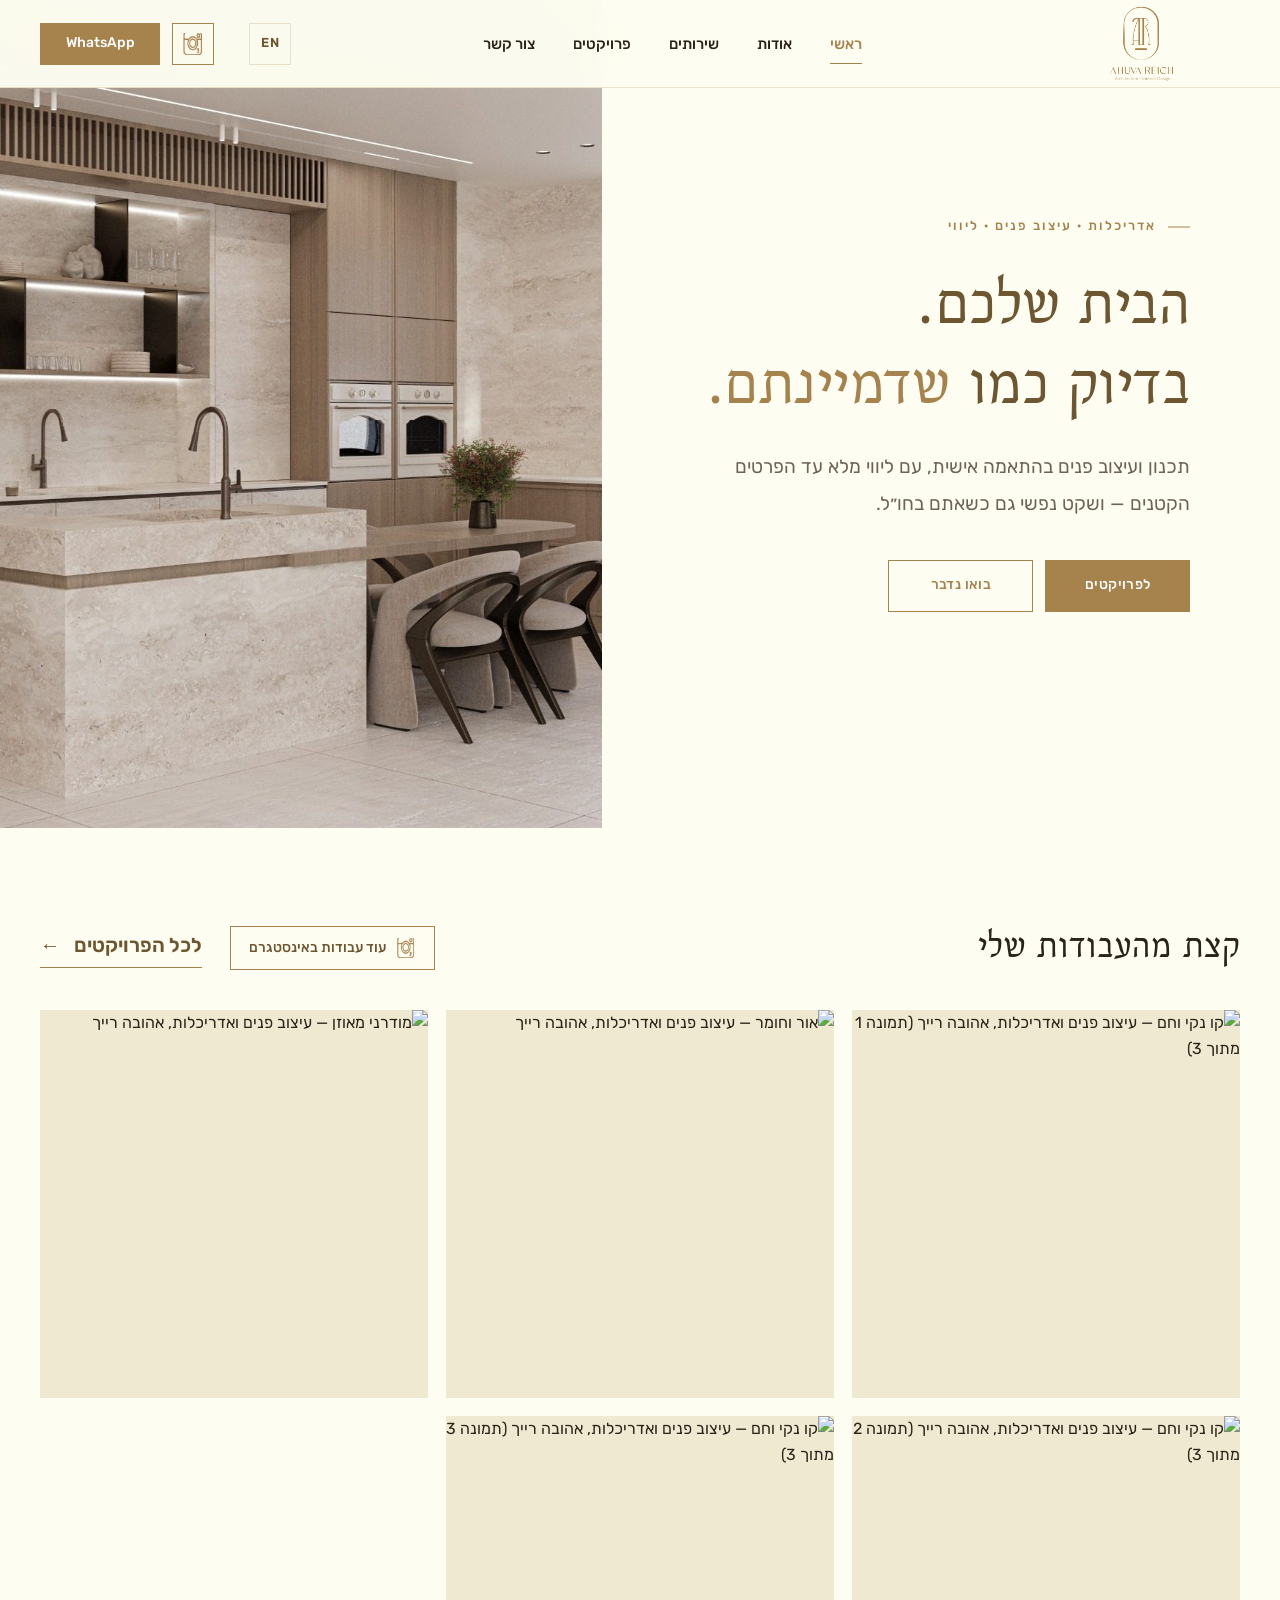
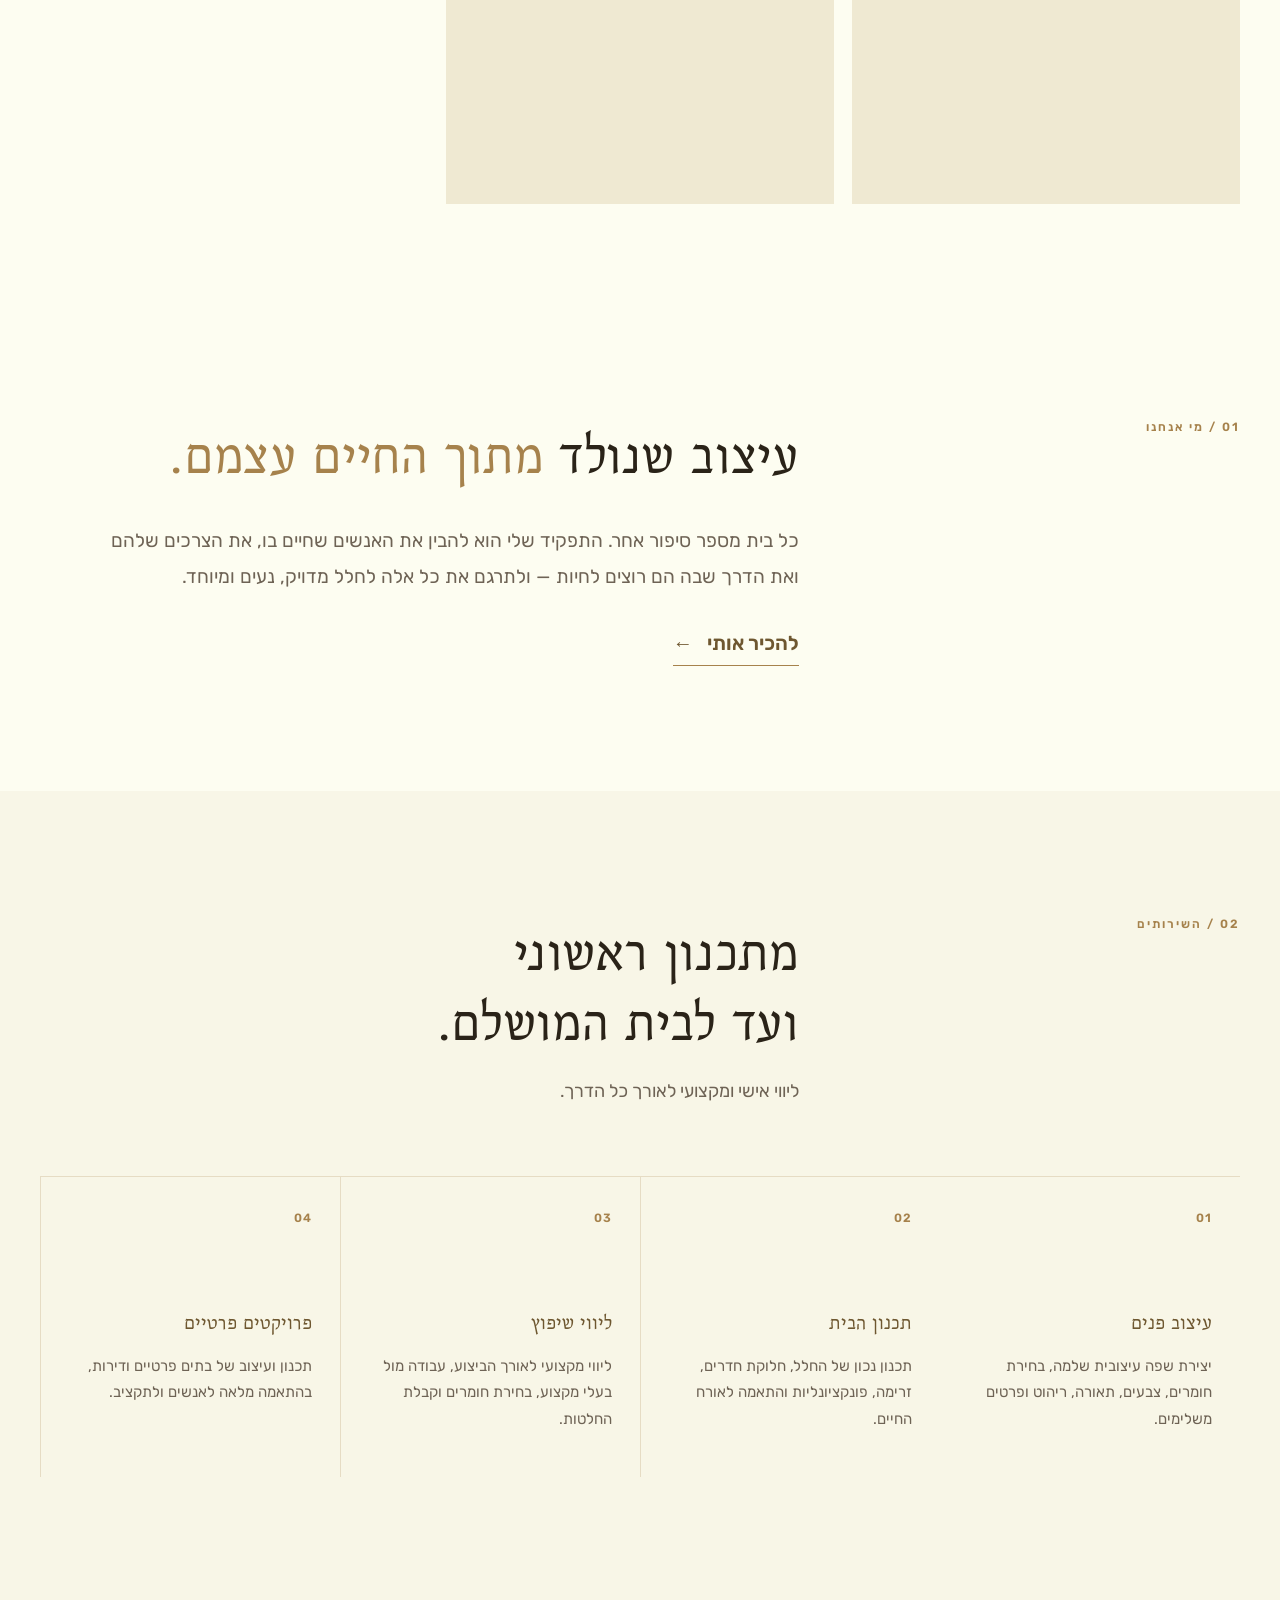
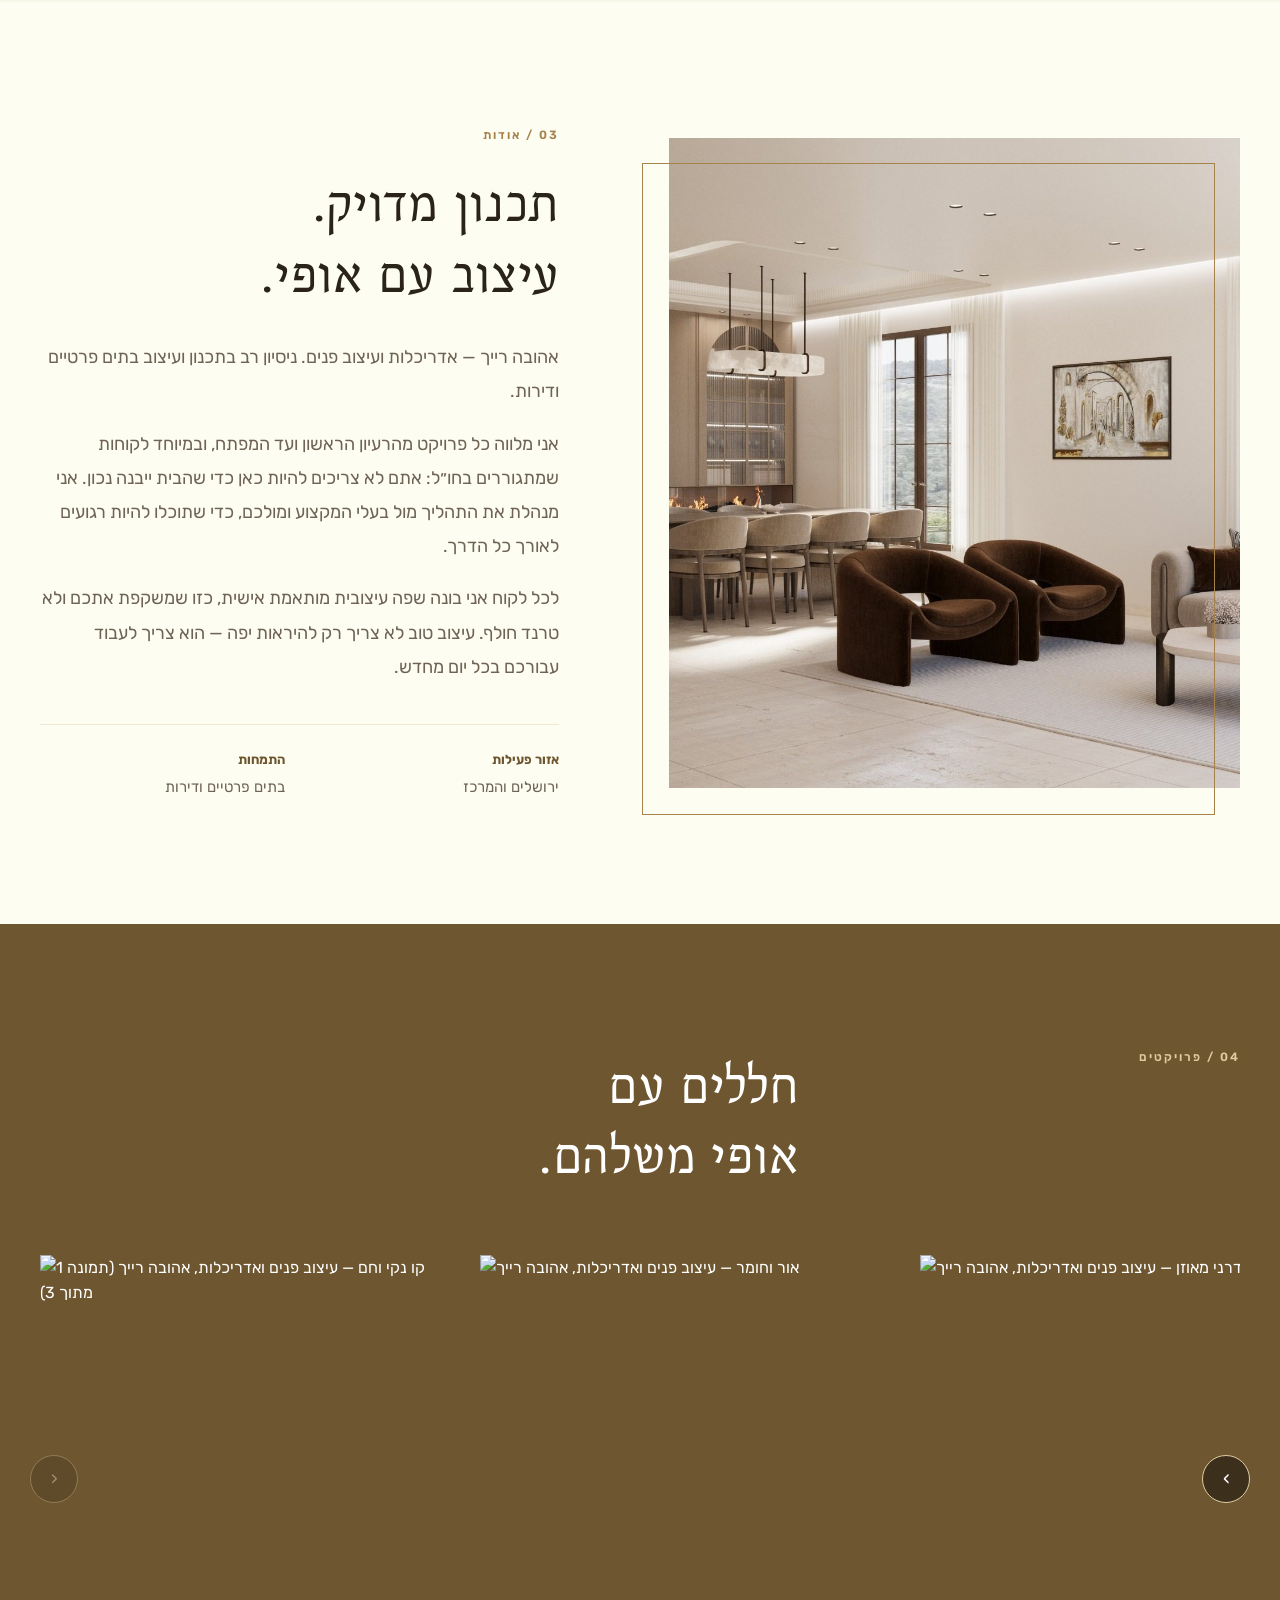
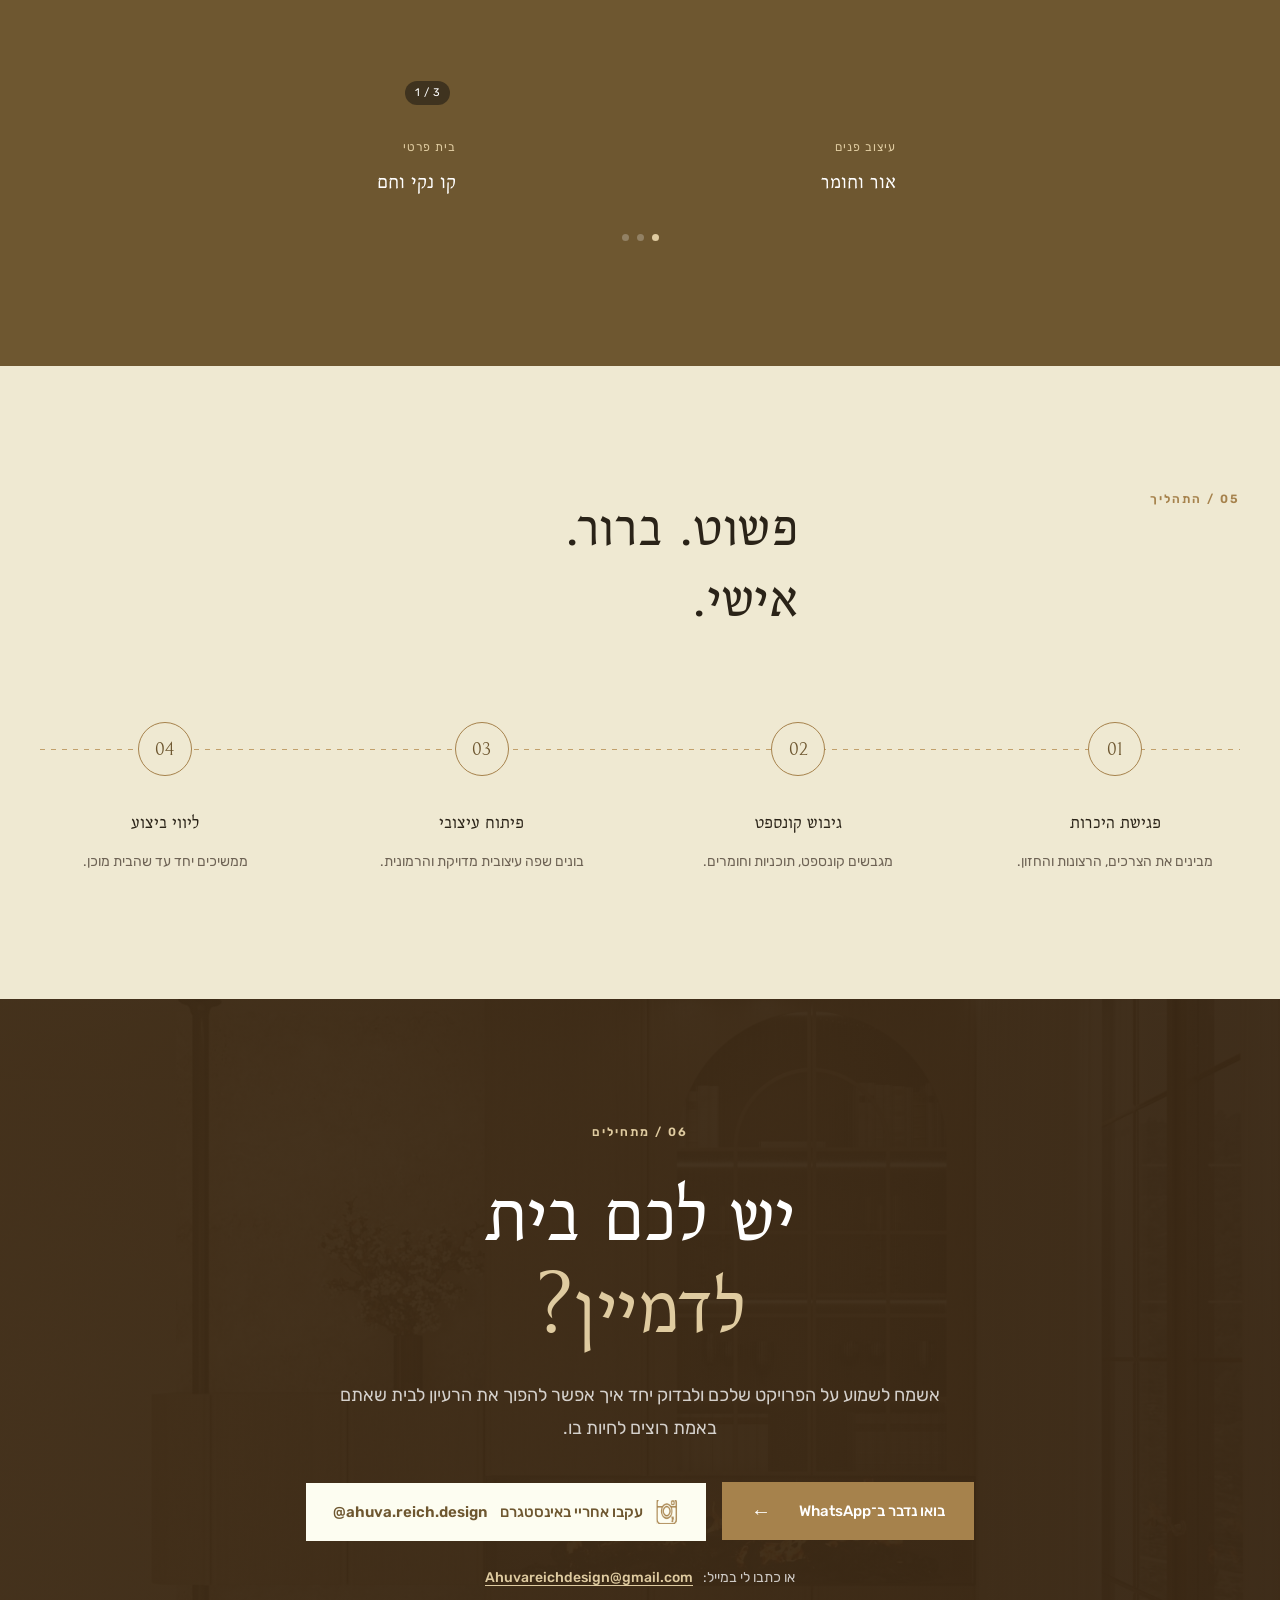
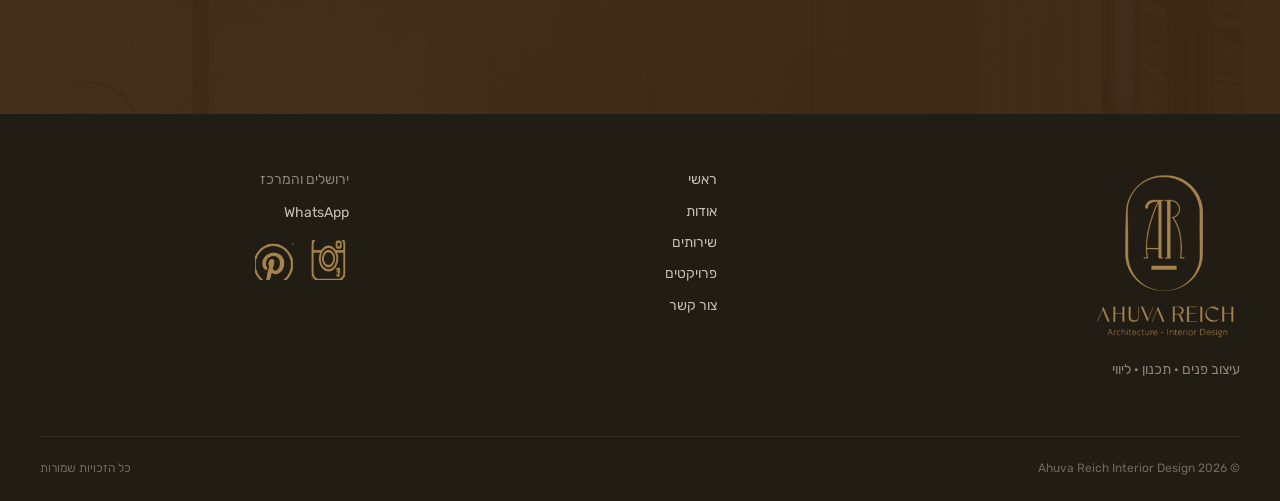
==== commit 39b13ea2: "About: lead sentence uses the business wording "אדריכלות ועיצוב פנים" Google uses this sentence as t" ====
--- a/index.html
+++ b/index.html
@@ -520,8 +520,8 @@
             </h2>
 
             <p data-i18n="about.text1">
-                אני אהובה רייך, אדריכלית ומעצבת פנים
-                עם ניסיון רב בתכנון ועיצוב בתים פרטיים ודירות.
+                אהובה רייך — אדריכלות ועיצוב פנים.
+                ניסיון רב בתכנון ועיצוב בתים פרטיים ודירות.
             </p>
 
             <p data-i18n="about.text2">
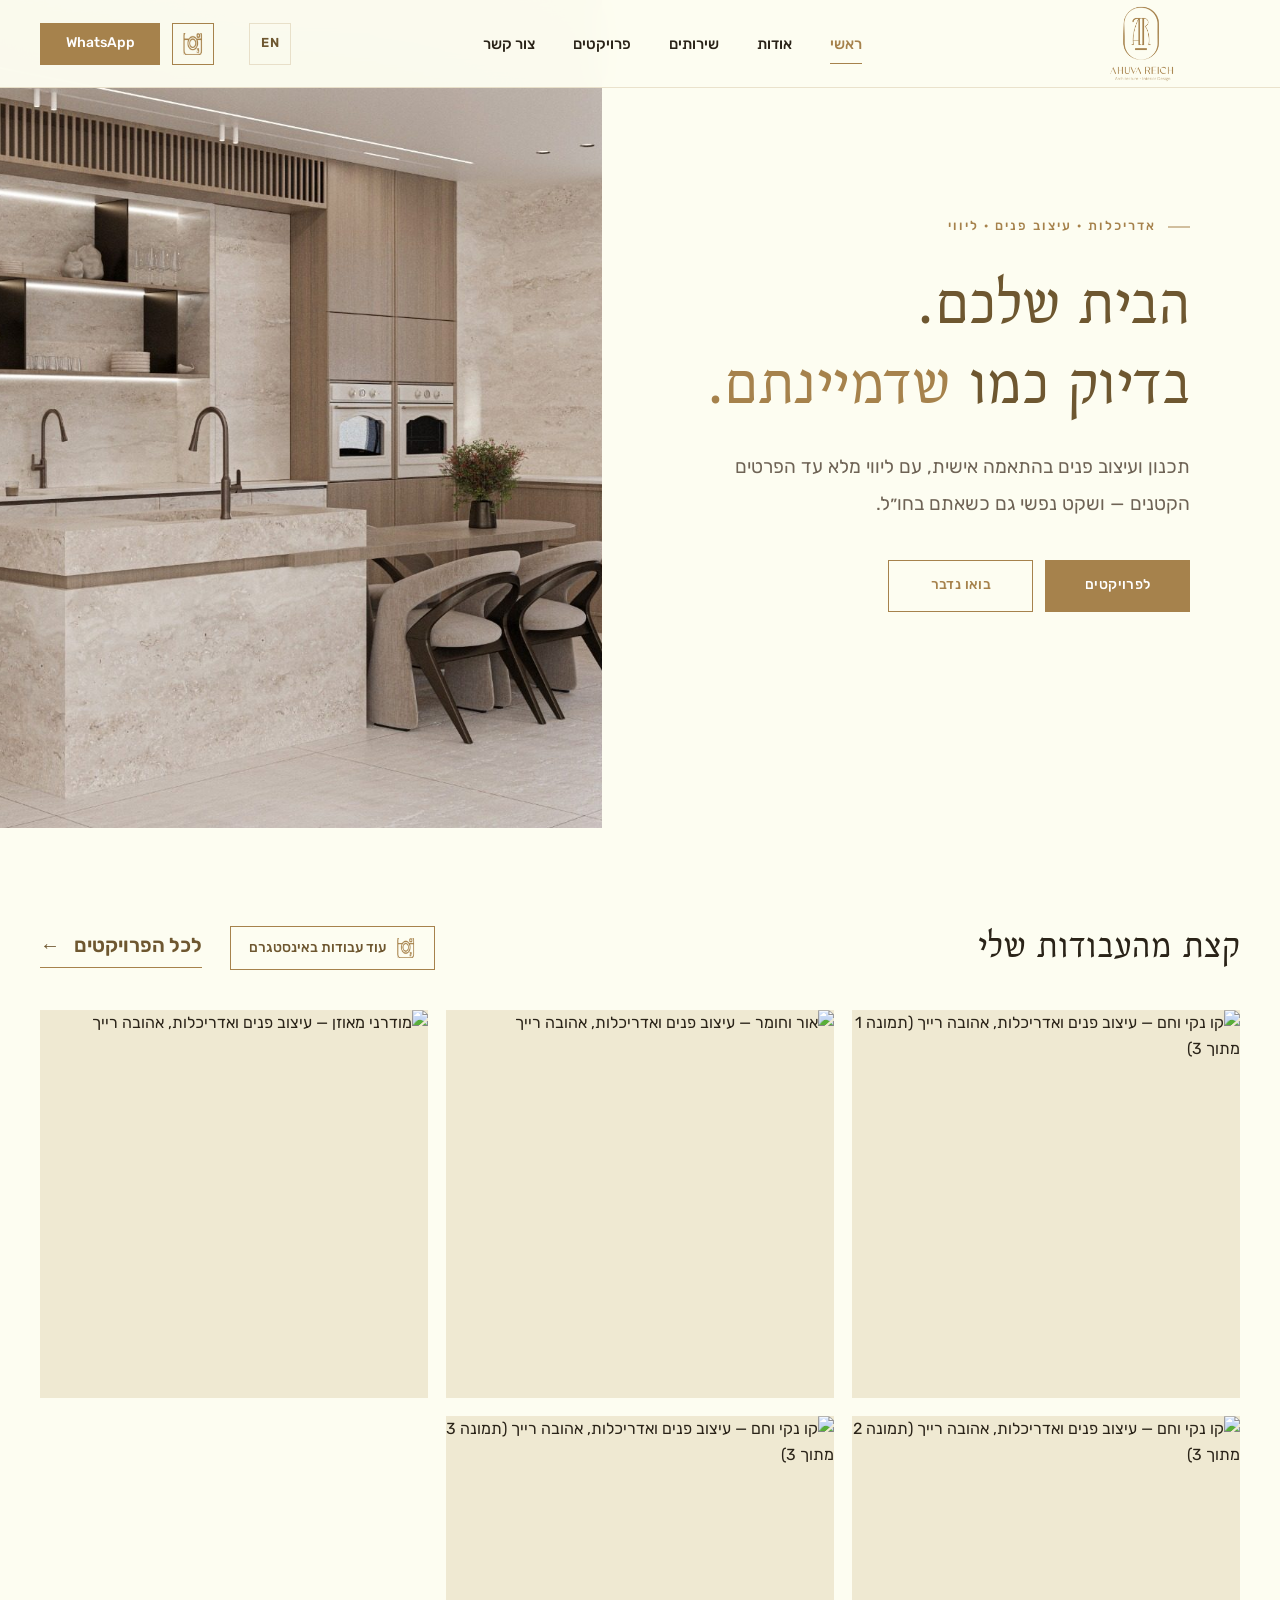
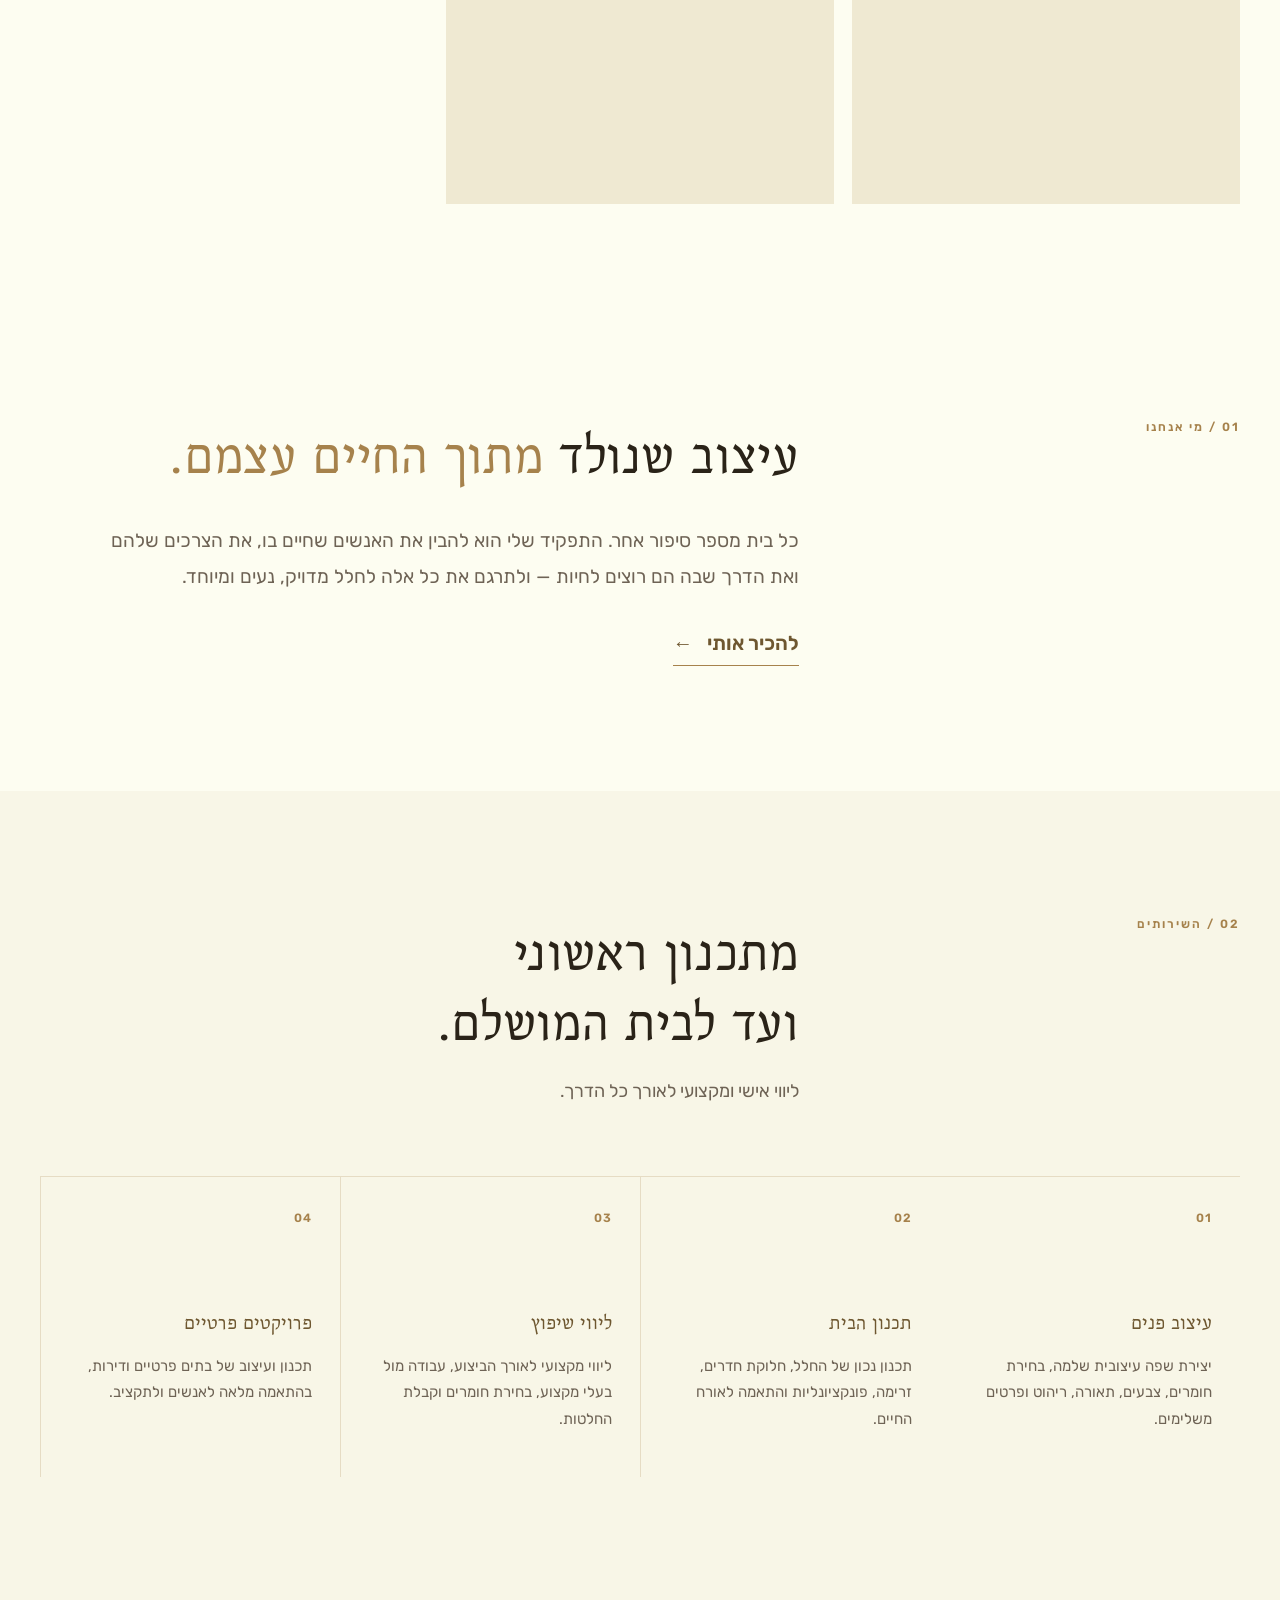
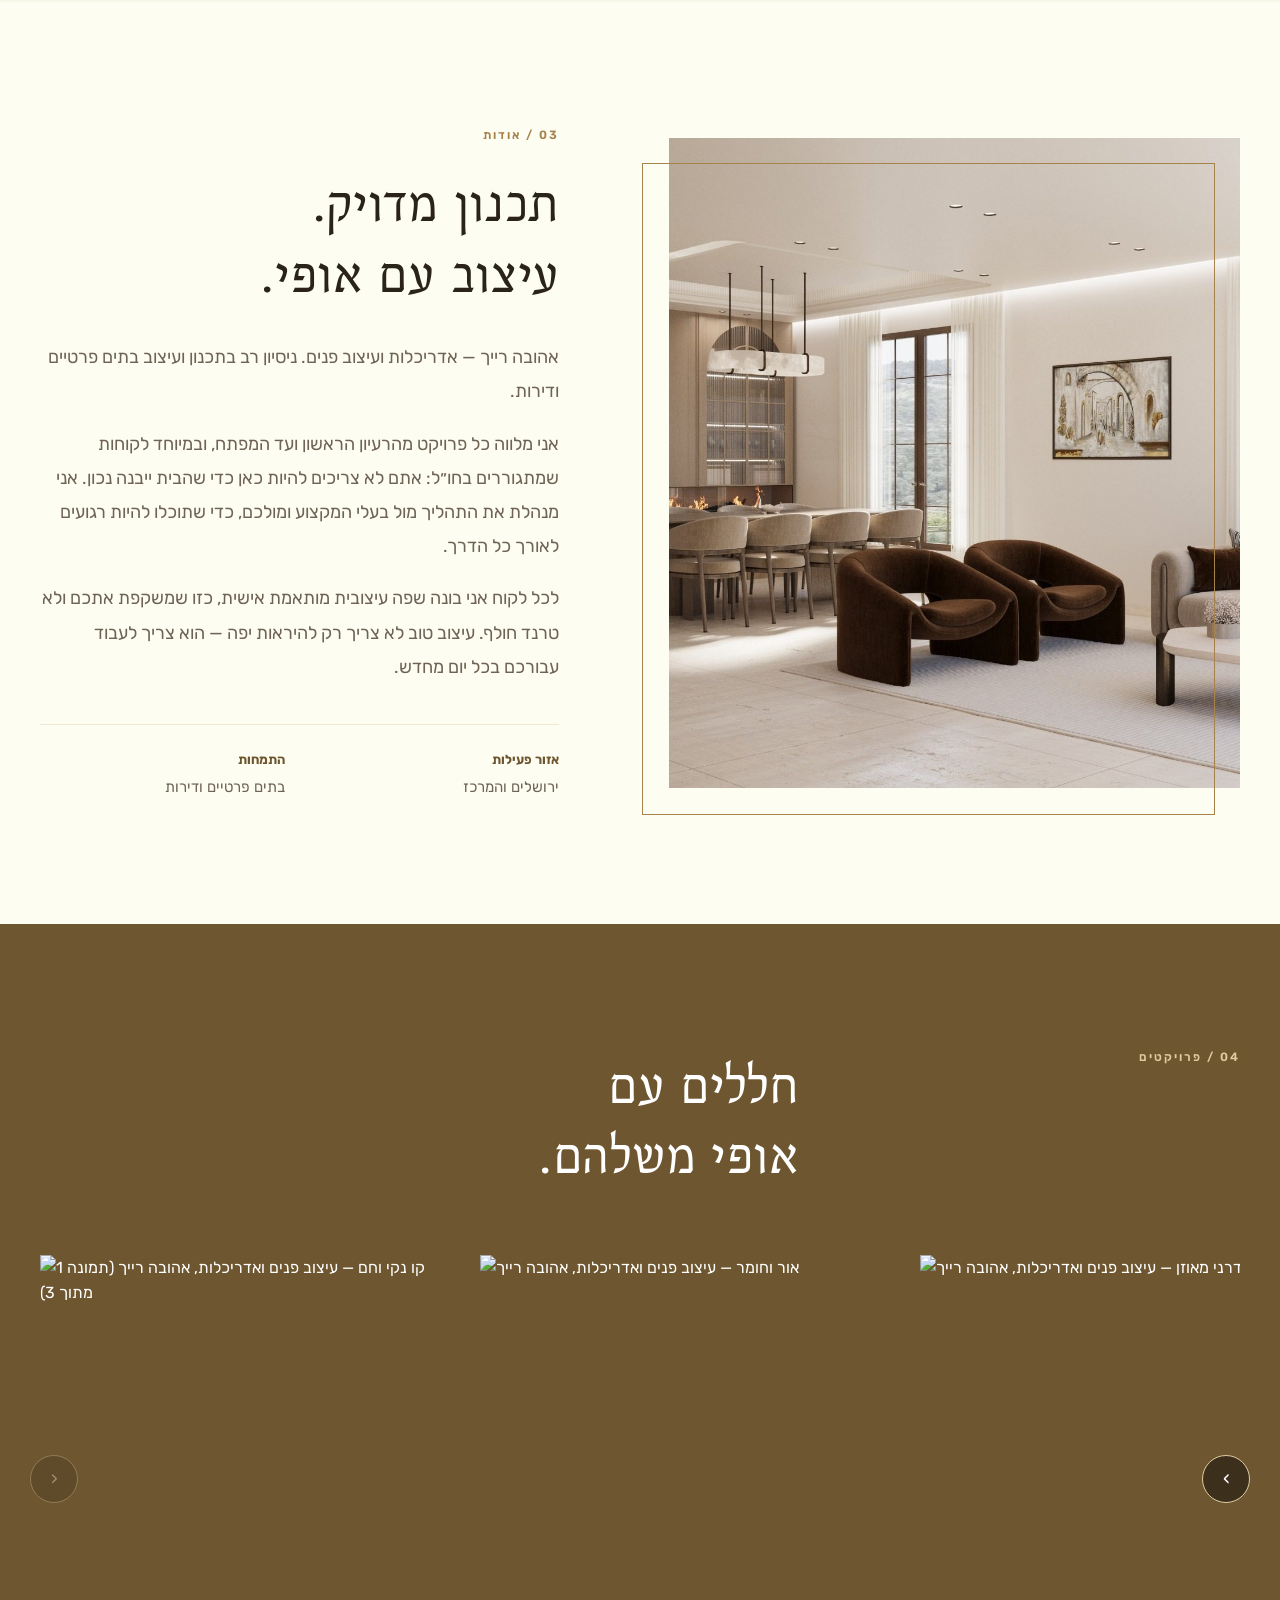
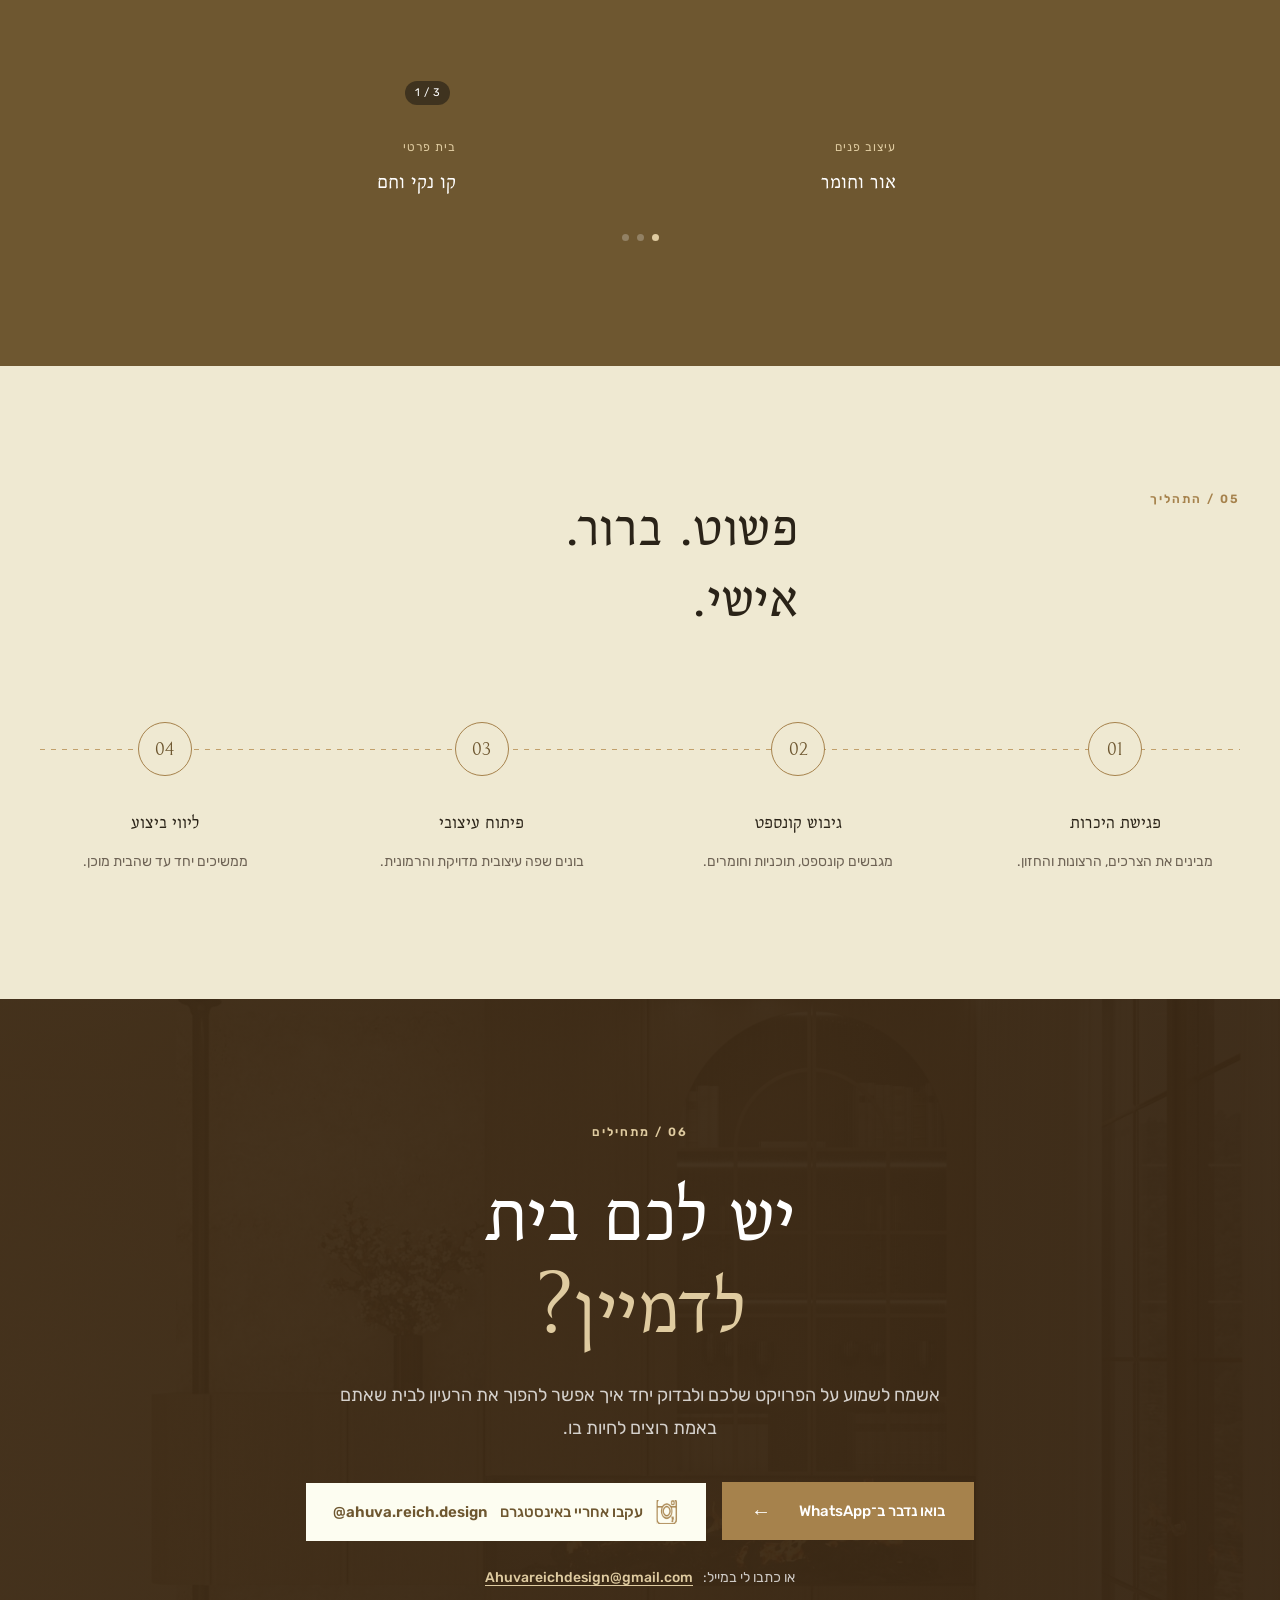
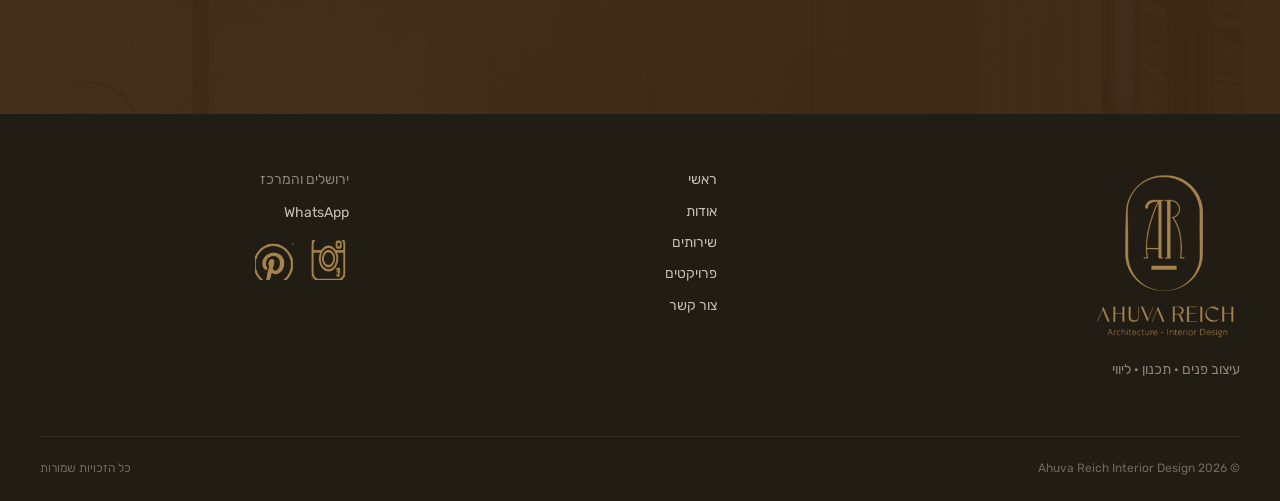
==== commit b3642b92: "Cache-busting: version stamp on style.css / script.js / projects-data.js tools/build-en.mjs now stam" ====
--- a/index.html
+++ b/index.html
@@ -68,7 +68,7 @@
     >
 
     <!-- Styles -->
-    <link rel="stylesheet" href="style.css">
+    <link rel="stylesheet" href="style.css?v=c312a53f">
 
     <!-- Structured data — helps Google understand this is a local
          architecture/interior-design business (for search results,
@@ -935,8 +935,8 @@
 </footer>
 
 
-<script src="projects-data.js"></script>
-<script src="script.js"></script>
+<script src="projects-data.js?v=24153946"></script>
+<script src="script.js?v=472f4429"></script>
 
 </body>
 </html>
--- a/style.css
+++ b/style.css
@@ -1526,6 +1526,36 @@
 }
 
 
+/* ---- reveal animation for the top photos (added by revealWorks) ----
+   curtain opens upward + slight un-zoom, staggered per photo */
+
+.works-grid.reveal-ready .work-card {
+    clip-path: inset(100% 0 0 0);
+    transition: clip-path 1.25s cubic-bezier(0.77, 0, 0.175, 1) var(--reveal-delay, 0s);
+}
+
+.works-grid.reveal-ready .work-card .work-image {
+    transform: scale(1.22);
+    transition: transform 1.8s cubic-bezier(0.16, 1, 0.3, 1) var(--reveal-delay, 0s);
+}
+
+.works-grid.reveal-ready .work-card.is-in {
+    clip-path: inset(0 0 0 0);
+}
+
+.works-grid.reveal-ready .work-card.is-in .work-image {
+    transform: none;
+}
+
+/* once revealed, hover zoom behaves normally again (no delay) */
+.works-grid.reveal-ready .work-card.is-settled .work-image {
+    transition: transform 0.8s ease;
+}
+
+.works-grid.reveal-ready .work-card.is-settled:hover .work-image {
+    transform: scale(1.045);
+}
+
 /* =========================================================
    TESTIMONIALS
 ========================================================= */
@@ -1542,72 +1572,217 @@
     color: var(--cream);
 }
 
-.testimonials-grid {
+.testimonials .section-heading {
+    display: block;
+    margin-bottom: 56px;
+    text-align: center;
+}
+
+.testimonials .section-heading-content h2 {
+    margin-top: 14px;
+    margin-bottom: 0;
+}
+
+/* ---- slider: one large quote at a time ---- */
+
+.t-slider {
+    max-width: 880px;
+    margin-inline: auto;
+}
+
+.t-card {
+    position: relative;
+    padding: 70px clamp(28px, 7vw, 90px) 54px;
+    background: var(--white);
+    box-shadow: 0 30px 60px rgba(0, 0, 0, 0.28);
+}
+
+.t-card::before {
+    /* thin inner frame, like the about photo */
+    content: "";
+    position: absolute;
+    inset: 14px;
+    border: 1px solid var(--border);
+    pointer-events: none;
+}
+
+/* all slides share one grid cell, so the card keeps the height of the
+   longest review and never jumps while changing */
+.t-stage {
     display: grid;
-    grid-template-columns: repeat(3, 1fr);
-    gap: 30px;
-}
-
-.testimonial-card {
-    position: relative;
-    padding: 64px 32px 36px;
-    background: var(--white);
-    border: 1px solid var(--border);
-    box-shadow: 0 18px 40px rgba(0, 0, 0, 0.22);
-}
-
-.testimonial-mark {
-    position: absolute;
-    top: 6px;
-    inset-inline-start: 26px;
+}
+
+.t-slide {
+    grid-area: 1 / 1;
+    margin: 0;
+    text-align: center;
+    opacity: 0;
+    visibility: hidden;
+    transform: translateY(14px);
+    transition:
+        opacity 0.8s ease,
+        transform 0.8s cubic-bezier(0.16, 1, 0.3, 1),
+        visibility 0s linear 0.8s;
+}
+
+.t-slide.is-active {
+    opacity: 1;
+    visibility: visible;
+    transform: none;
+    transition:
+        opacity 0.8s ease 0.15s,
+        transform 0.9s cubic-bezier(0.16, 1, 0.3, 1) 0.15s,
+        visibility 0s;
+}
+
+.t-mark {
+    display: block;
+    height: 46px;
     color: var(--bronze-light);
     font-family: var(--font-display);
-    font-size: 84px;
+    font-size: 96px;
     line-height: 1;
-    pointer-events: none;
-}
-
-.testimonial-stars {
-    margin-bottom: 18px;
+}
+
+.t-stars {
+    margin: 10px 0 22px;
     color: var(--bronze);
-    font-size: 18px;
-    letter-spacing: 2px;
-}
-
-.testimonial-text,
-.testimonial-name,
-.testimonial-city {
-    /* a long link or word in a review must never widen the page */
+    font-size: 15px;
+    letter-spacing: 5px;
+}
+
+.t-stars span {
+    color: var(--bronze-soft);
+    opacity: 0.5;
+}
+
+.t-text {
+    margin: 0 auto;
+    max-width: 640px;
+    color: var(--text);
+    font-family: var(--font-display);
+    font-size: clamp(21px, 2.3vw, 28px);
+    line-height: 1.6;
     overflow-wrap: anywhere;
 }
 
-.testimonial-text {
-    margin-bottom: 22px;
-    color: var(--text);
-    font-size: 16px;
-    line-height: 1.8;
-}
-
-.testimonial-name {
-    display: block;
+.t-text.is-long {
+    font-size: clamp(18px, 1.8vw, 22px);
+    line-height: 1.75;
+}
+
+.t-author {
+    display: flex;
+    flex-direction: column;
+    align-items: center;
+    gap: 4px;
+    margin-top: 30px;
+}
+
+.t-line {
+    width: 40px;
+    height: 1px;
+    margin-bottom: 14px;
+    background: var(--bronze);
+}
+
+.t-name {
     color: var(--bronze-dark);
     font-size: 15px;
-    font-weight: 500;
-}
-
-.testimonial-city {
-    display: block;
-    margin-top: 2px;
+    font-weight: 600;
+    letter-spacing: 0.5px;
+    overflow-wrap: anywhere;
+}
+
+.t-city {
     color: var(--muted);
     font-size: 13px;
-    letter-spacing: 0.5px;
+    letter-spacing: 1px;
+    overflow-wrap: anywhere;
+}
+
+/* ---- controls ---- */
+
+.t-controls {
+    display: flex;
+    align-items: center;
+    justify-content: center;
+    gap: 22px;
+    margin-top: 34px;
+}
+
+.t-nav {
+    display: inline-flex;
+    align-items: center;
+    justify-content: center;
+    width: 46px;
+    height: 46px;
+    padding: 0;
+    background: transparent;
+    color: var(--cream);
+    border: 1px solid rgba(223, 203, 160, 0.45);
+    border-radius: 50%;
+    font-family: var(--font-body);
+    font-size: 18px;
+    cursor: pointer;
+    transition: background 0.25s ease, border-color 0.25s ease;
+}
+
+.t-nav:hover,
+.t-nav:focus-visible {
+    background: rgba(223, 203, 160, 0.14);
+    border-color: var(--bronze-soft);
+}
+
+.t-dots {
+    display: flex;
+    gap: 10px;
+}
+
+.t-dot {
+    width: 8px;
+    height: 8px;
+    padding: 0;
+    background: rgba(223, 203, 160, 0.35);
+    border: 0;
+    border-radius: 50%;
+    cursor: pointer;
+    transition: width 0.35s ease, background 0.35s ease, border-radius 0.35s ease;
+}
+
+.t-dot.is-active {
+    width: 26px;
+    border-radius: 4px;
+    background: var(--bronze-soft);
 }
 
 @media (max-width: 768px) {
-    .testimonials-grid {
-        grid-template-columns: 1fr;
-    }
-}
+    .testimonials .section-heading {
+        margin-bottom: 36px;
+    }
+
+    .t-card {
+        padding: 54px 26px 40px;
+    }
+
+    .t-card::before {
+        inset: 10px;
+    }
+
+    .t-text {
+        font-size: 20px;
+    }
+
+    .t-text.is-long {
+        font-size: 17px;
+    }
+
+    .t-controls {
+        gap: 16px;
+        margin-top: 26px;
+    }
+}
+
 /* =========================================================
    PROCESS
 ========================================================= */
